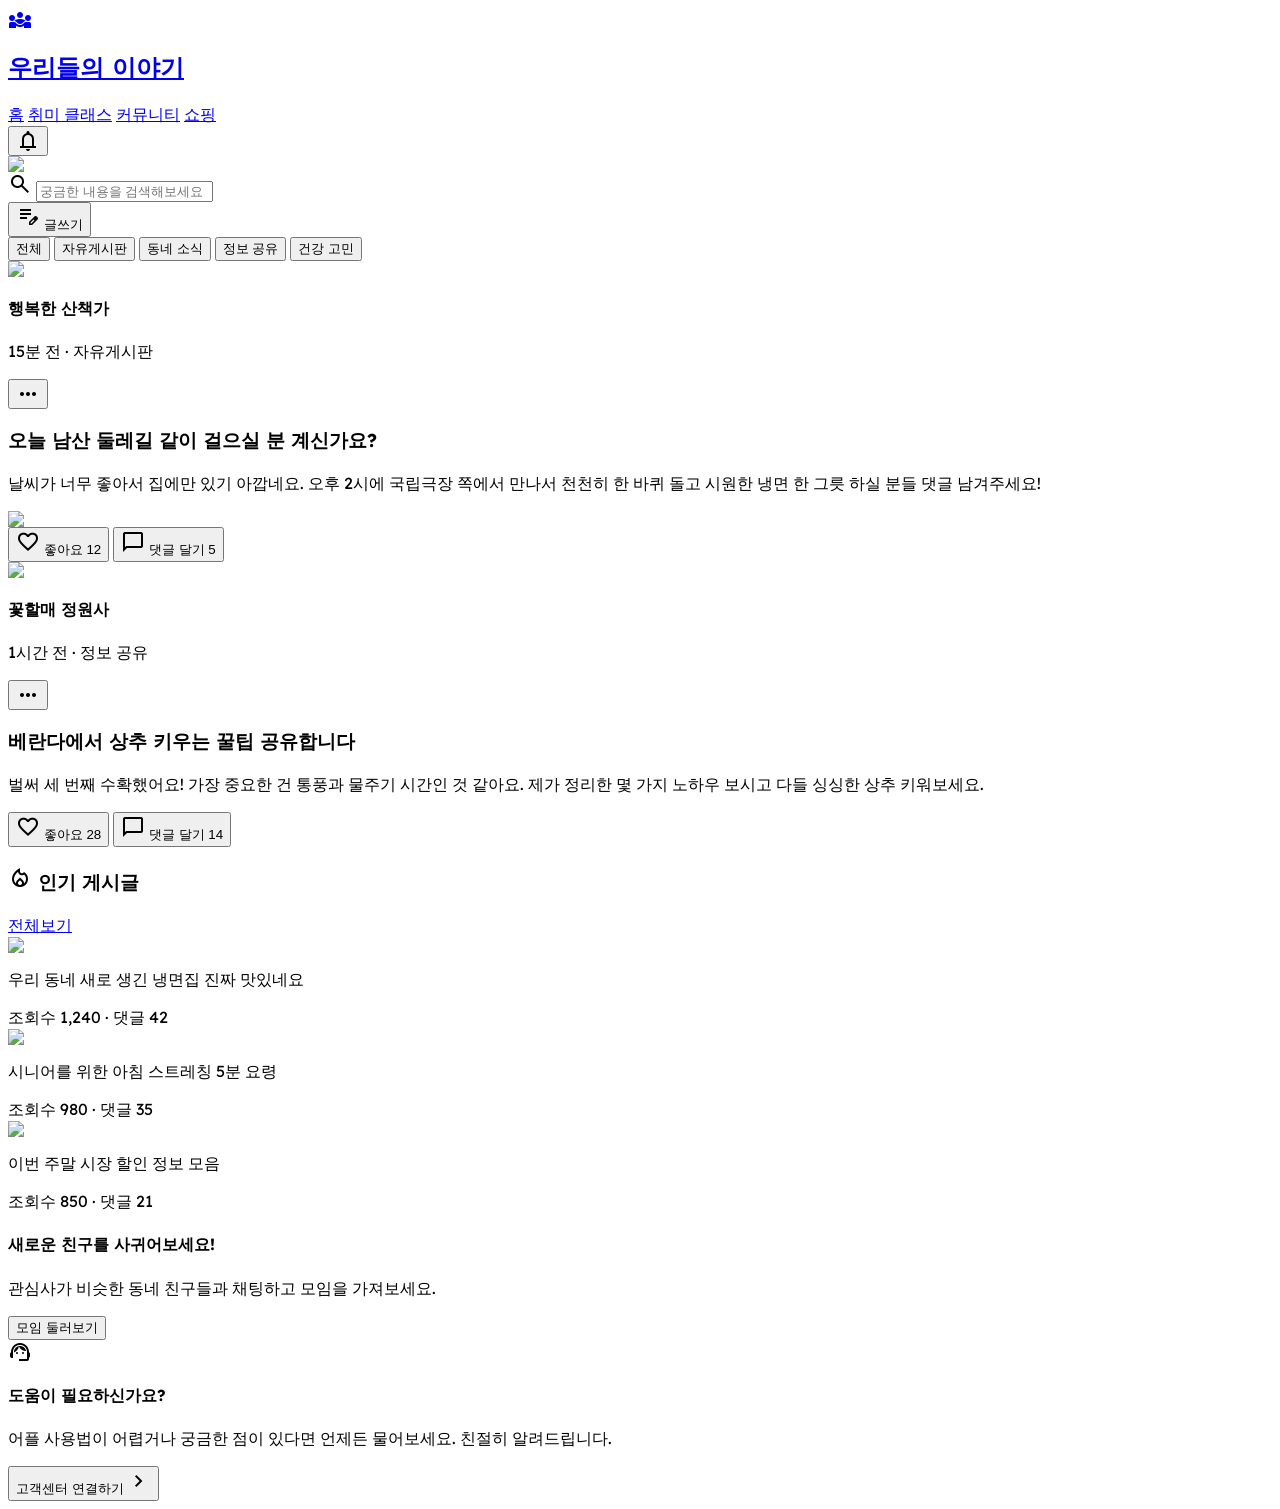
==== board.html @ d5980e4d "프로젝트 초기화 및 파일 구조 정리" ====
<html lang="ko"><head>
<meta charset="utf-8"/>
<meta content="width=device-width, initial-scale=1.0" name="viewport"/>
<script src="https://cdn.tailwindcss.com?plugins=forms,container-queries"></script>
<link href="https://fonts.googleapis.com/css2?family=Lexend:wght@300;400;500;600;700;800&amp;display=swap" rel="stylesheet"/>
<link href="https://fonts.googleapis.com/css2?family=Material+Symbols+Outlined:wght,FILL@100..700,0..1&amp;display=swap" rel="stylesheet"/>
<link href="https://fonts.googleapis.com/css2?family=Material+Symbols+Outlined:wght,FILL@100..700,0..1&amp;display=swap" rel="stylesheet"/>
<script id="tailwind-config">
        tailwind.config = {
            darkMode: "class",
            theme: {
                extend: {
                    colors: {
                        "primary": "#ee5f2b", // Soft Coral
                        "navy-active": "#1e293b", // Active Navy for contrast
                        "background-light": "#f8f6f6",
                        "background-dark": "#221510",
                    },
                    fontFamily: {
                        "display": ["Lexend", "sans-serif"]
                    },
                    borderRadius: {"DEFAULT": "1rem", "lg": "2rem", "xl": "3rem", "full": "9999px"},
                },
            },
        }
    </script>
<style>
        body { font-family: 'Lexend', 'Noto Sans KR', sans-serif; }
        .material-symbols-outlined { font-variation-settings: 'FILL' 0, 'wght' 400, 'GRAD' 0, 'opsz' 24; }
    </style>
</head>
<body class="bg-background-light dark:bg-background-dark text-slate-900 dark:text-slate-100 font-display">
<div class="relative flex min-h-screen w-full flex-col overflow-x-hidden">
<div class="layout-container flex h-full grow flex-col">
<!-- Navigation Bar -->
<header class="flex items-center justify-between border-b border-primary/10 bg-white/80 backdrop-blur-md px-6 py-4 sticky top-0 z-50 lg:px-20">
<div class="flex items-center gap-10">
<a href="index.html" class="flex items-center gap-3 text-primary">
<span class="material-symbols-outlined text-4xl font-bold">diversity_3</span>
<h2 class="text-navy-active dark:text-slate-100 text-2xl font-black tracking-tight">우리들의 이야기</h2>
</a>
</div>
<nav class="hidden md:flex items-center gap-8">
<a class="text-slate-500 font-medium text-lg hover:text-primary transition-colors" href="index.html">홈</a>
<a class="text-slate-500 font-medium text-lg hover:text-primary transition-colors" href="learn.html">취미 클래스</a>
<a class="text-navy-active font-semibold text-lg hover:text-primary transition-colors" href="board.html">커뮤니티</a>
<a class="text-slate-500 font-medium text-lg hover:text-primary transition-colors" href="shopping.html">쇼핑</a>
</nav>
<div class="flex items-center gap-4">
<button class="hidden sm:flex items-center justify-center p-2 rounded-full hover:bg-primary/10 text-slate-600">
<span class="material-symbols-outlined">notifications</span>
</button>
<div class="h-10 w-10 rounded-full bg-primary/20 border-2 border-primary flex items-center justify-center overflow-hidden">
<img class="w-full h-full object-cover" data-alt="Senior user profile picture smiling" src="https://lh3.googleusercontent.com/aida-public/[base64]"/>
</div>
</div>
</header>
<main class="flex flex-1 justify-center py-8 px-4 lg:px-20">
<div class="layout-content-container flex flex-col max-w-[1200px] flex-1 gap-8">
<!-- Search and Action Bar -->
<div class="flex flex-col md:flex-row gap-4 items-center">
<div class="relative flex-1 w-full">
<span class="material-symbols-outlined absolute left-4 top-1/2 -translate-y-1/2 text-primary text-3xl">search</span>
<input class="w-full h-16 pl-14 pr-6 rounded-2xl border-none bg-white shadow-sm text-xl focus:ring-2 focus:ring-primary/50 placeholder:text-slate-400" placeholder="궁금한 내용을 검색해보세요" type="text"/>
</div>
<button class="flex min-w-[160px] h-16 items-center justify-center gap-2 rounded-2xl bg-primary text-white text-xl font-bold shadow-lg shadow-primary/30 hover:scale-[1.02] transition-transform active:scale-95">
<span class="material-symbols-outlined text-2xl">edit_note</span>
<span>글쓰기</span>
</button>
</div>
<!-- Category Chips -->
<div class="flex gap-3 overflow-x-auto pb-2 no-scrollbar">
<button class="whitespace-nowrap px-8 py-3 rounded-full bg-primary text-white font-bold text-lg shadow-md">전체</button>
<button class="whitespace-nowrap px-8 py-3 rounded-full bg-white text-slate-600 font-bold text-lg hover:bg-primary/5 border border-slate-100 transition-colors">자유게시판</button>
<button class="whitespace-nowrap px-8 py-3 rounded-full bg-white text-slate-600 font-bold text-lg hover:bg-primary/5 border border-slate-100 transition-colors">동네 소식</button>
<button class="whitespace-nowrap px-8 py-3 rounded-full bg-white text-slate-600 font-bold text-lg hover:bg-primary/5 border border-slate-100 transition-colors">정보 공유</button>
<button class="whitespace-nowrap px-8 py-3 rounded-full bg-white text-slate-600 font-bold text-lg hover:bg-primary/5 border border-slate-100 transition-colors">건강 고민</button>
</div>
<div class="grid grid-cols-1 lg:grid-cols-12 gap-8">
<!-- Main Feed -->
<div class="lg:col-span-8 flex flex-col gap-6">
<!-- Post Card 1 -->
<article class="bg-white rounded-3xl p-8 shadow-sm border border-slate-100 hover:shadow-md transition-shadow">
<div class="flex items-center justify-between mb-6">
<div class="flex items-center gap-4">
<img class="size-14 rounded-full object-cover" data-alt="Elderly man profile portrait" src="https://lh3.googleusercontent.com/aida-public/[base64]"/>
<div>
<h4 class="text-navy-active font-bold text-xl">행복한 산책가</h4>
<p class="text-slate-400 text-sm">15분 전 · 자유게시판</p>
</div>
</div>
<button class="text-slate-400 hover:text-navy-active">
<span class="material-symbols-outlined">more_horiz</span>
</button>
</div>
<h3 class="text-2xl font-extrabold text-navy-active mb-4 leading-snug">오늘 남산 둘레길 같이 걸으실 분 계신가요?</h3>
<p class="text-slate-600 text-xl leading-relaxed mb-6">날씨가 너무 좋아서 집에만 있기 아깝네요. 오후 2시에 국립극장 쪽에서 만나서 천천히 한 바퀴 돌고 시원한 냉면 한 그릇 하실 분들 댓글 남겨주세요!</p>
<div class="w-full h-80 rounded-2xl overflow-hidden mb-6 bg-slate-100">
<img class="w-full h-full object-cover" data-alt="Beautiful walking path in Namsan park" src="https://lh3.googleusercontent.com/aida-public/[base64]"/>
</div>
<div class="flex items-center gap-6 pt-6 border-t border-slate-50">
<button class="flex items-center gap-2 px-4 py-2 rounded-xl bg-primary/5 text-primary hover:bg-primary/10 transition-colors">
<span class="material-symbols-outlined">favorite</span>
<span class="font-bold text-lg">좋아요 12</span>
</button>
<button class="flex items-center gap-2 px-4 py-2 rounded-xl bg-slate-50 text-slate-600 hover:bg-slate-100 transition-colors">
<span class="material-symbols-outlined">chat_bubble</span>
<span class="font-bold text-lg">댓글 달기 5</span>
</button>
</div>
</article>
<!-- Post Card 2 -->
<article class="bg-white rounded-3xl p-8 shadow-sm border border-slate-100 hover:shadow-md transition-shadow">
<div class="flex items-center justify-between mb-6">
<div class="flex items-center gap-4">
<img class="size-14 rounded-full object-cover" data-alt="Senior woman profile picture smiling" src="https://lh3.googleusercontent.com/aida-public/[base64]"/>
<div>
<h4 class="text-navy-active font-bold text-xl">꽃할매 정원사</h4>
<p class="text-slate-400 text-sm">1시간 전 · 정보 공유</p>
</div>
</div>
<button class="text-slate-400 hover:text-navy-active">
<span class="material-symbols-outlined">more_horiz</span>
</button>
</div>
<h3 class="text-2xl font-extrabold text-navy-active mb-4 leading-snug">베란다에서 상추 키우는 꿀팁 공유합니다</h3>
<p class="text-slate-600 text-xl leading-relaxed mb-6">벌써 세 번째 수확했어요! 가장 중요한 건 통풍과 물주기 시간인 것 같아요. 제가 정리한 몇 가지 노하우 보시고 다들 싱싱한 상추 키워보세요.</p>
<div class="flex items-center gap-6 pt-6 border-t border-slate-50">
<button class="flex items-center gap-2 px-4 py-2 rounded-xl bg-primary/5 text-primary">
<span class="material-symbols-outlined">favorite</span>
<span class="font-bold text-lg">좋아요 28</span>
</button>
<button class="flex items-center gap-2 px-4 py-2 rounded-xl bg-slate-50 text-slate-600">
<span class="material-symbols-outlined">chat_bubble</span>
<span class="font-bold text-lg">댓글 달기 14</span>
</button>
</div>
</article>
</div>
<!-- Sidebar -->
<aside class="lg:col-span-4 flex flex-col gap-6">
<div class="bg-white rounded-3xl p-6 shadow-sm border border-slate-100">
<div class="flex items-center justify-between mb-6">
<h3 class="text-xl font-black text-navy-active flex items-center gap-2">
<span class="material-symbols-outlined text-primary">local_fire_department</span>
                                        인기 게시글
                                    </h3>
<a class="text-sm font-bold text-primary" href="#">전체보기</a>
</div>
<div class="flex flex-col gap-6">
<div class="flex gap-4 group cursor-pointer">
<div class="w-20 h-20 rounded-xl overflow-hidden flex-shrink-0">
<img class="w-full h-full object-cover group-hover:scale-110 transition-transform" data-alt="Cozy restaurant interior" src="https://lh3.googleusercontent.com/aida-public/[base64]"/>
</div>
<div class="flex flex-col justify-center">
<p class="text-navy-active font-bold text-lg line-clamp-2 leading-snug">우리 동네 새로 생긴 냉면집 진짜 맛있네요</p>
<span class="text-slate-400 text-sm mt-1">조회수 1,240 · 댓글 42</span>
</div>
</div>
<div class="flex gap-4 group cursor-pointer">
<div class="w-20 h-20 rounded-xl overflow-hidden flex-shrink-0">
<img class="w-full h-full object-cover group-hover:scale-110 transition-transform" data-alt="Yoga instructor posing" src="https://lh3.googleusercontent.com/aida-public/[base64]"/>
</div>
<div class="flex flex-col justify-center">
<p class="text-navy-active font-bold text-lg line-clamp-2 leading-snug">시니어를 위한 아침 스트레칭 5분 요령</p>
<span class="text-slate-400 text-sm mt-1">조회수 980 · 댓글 35</span>
</div>
</div>
<div class="flex gap-4 group cursor-pointer">
<div class="w-20 h-20 rounded-xl overflow-hidden flex-shrink-0">
<img class="w-full h-full object-cover group-hover:scale-110 transition-transform" data-alt="Traditional Korean market food" src="https://lh3.googleusercontent.com/aida-public/[base64]"/>
</div>
<div class="flex flex-col justify-center">
<p class="text-navy-active font-bold text-lg line-clamp-2 leading-snug">이번 주말 시장 할인 정보 모음</p>
<span class="text-slate-400 text-sm mt-1">조회수 850 · 댓글 21</span>
</div>
</div>
</div>
</div>
<div class="bg-primary/10 rounded-3xl p-8 border border-primary/20">
<h4 class="text-primary font-black text-xl mb-2">새로운 친구를 사귀어보세요!</h4>
<p class="text-slate-600 mb-6 leading-relaxed font-medium">관심사가 비슷한 동네 친구들과 채팅하고 모임을 가져보세요.</p>
<button class="w-full py-4 rounded-2xl bg-primary text-white font-bold text-lg shadow-lg shadow-primary/20">모임 둘러보기</button>
</div>
<div class="p-6 bg-navy-active rounded-3xl text-white">
<div class="flex items-center gap-3 mb-4">
<span class="material-symbols-outlined text-primary">support_agent</span>
<h4 class="text-lg font-bold">도움이 필요하신가요?</h4>
</div>
<p class="text-slate-300 text-sm leading-relaxed mb-4">어플 사용법이 어렵거나 궁금한 점이 있다면 언제든 물어보세요. 친절히 알려드립니다.</p>
<button class="text-primary font-bold flex items-center gap-1">
                                    고객센터 연결하기 <span class="material-symbols-outlined">chevron_right</span>
</button>
</div>
</aside>
</div>
</div>
</main>
</div>
</div>
</body></html>
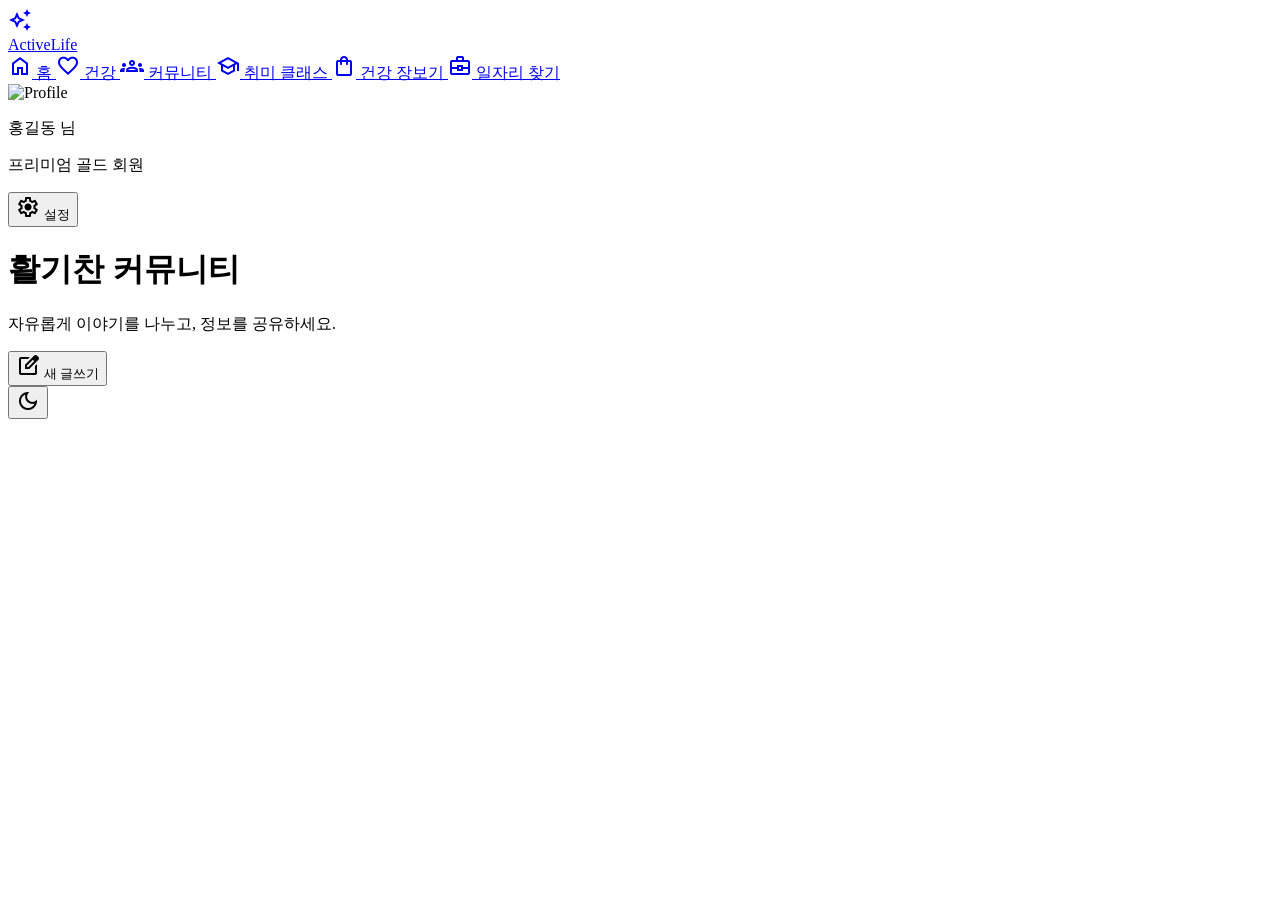
==== commit 3ba9d9a9: "페이지 디자인 통일 및 신규 페이지 추가" ====
--- a/board.html
+++ b/board.html
@@ -1,201 +1,122 @@
+<!DOCTYPE html>
 <html lang="ko"><head>
 <meta charset="utf-8"/>
 <meta content="width=device-width, initial-scale=1.0" name="viewport"/>
-<script src="https://cdn.tailwindcss.com?plugins=forms,container-queries"></script>
-<link href="https://fonts.googleapis.com/css2?family=Lexend:wght@300;400;500;600;700;800&amp;display=swap" rel="stylesheet"/>
+<title>커뮤니티 - 프리미엄 시니어 라이프</title>
+<script src="https://cdn.tailwindcss.com?plugins=forms,typography,container-queries"></script>
+<link href="https://fonts.googleapis.com/css2?family=Pretendard:wght@400;500;600;700;800&amp;display=swap" rel="stylesheet"/>
 <link href="https://fonts.googleapis.com/css2?family=Material+Symbols+Outlined:wght,FILL@100..700,0..1&amp;display=swap" rel="stylesheet"/>
-<link href="https://fonts.googleapis.com/css2?family=Material+Symbols+Outlined:wght,FILL@100..700,0..1&amp;display=swap" rel="stylesheet"/>
-<script id="tailwind-config">
+<style type="text/tailwindcss">
+        :root {
+            --active-navy: #1E293B;
+            --soft-coral: #FF7F6E;
+            --premium-bg: #FDFDFD;
+            --card-shadow: 0 10px 25px -5px rgba(0, 0, 0, 0.04), 0 8px 10px -6px rgba(0, 0, 0, 0.04);
+        }
+        body {
+            font-family: 'Pretendard', sans-serif;
+            background-color: var(--premium-bg);
+        }
+        .material-symbols-outlined {
+            font-variation-settings: 'FILL' 0, 'wght' 400, 'GRAD' 0, 'opsz' 24;
+        }
+        .premium-card {
+            background: white;
+            border: 1px solid #F1F5F9;
+            box-shadow: var(--card-shadow);
+        }
+    </style>
+<script>
         tailwind.config = {
             darkMode: "class",
             theme: {
                 extend: {
                     colors: {
-                        "primary": "#ee5f2b", // Soft Coral
-                        "navy-active": "#1e293b", // Active Navy for contrast
-                        "background-light": "#f8f6f6",
-                        "background-dark": "#221510",
+                        navy: {
+                            DEFAULT: "#1E293B",
+                            light: "#334155",
+                            dark: "#0F172A",
+                        },
+                        coral: {
+                            DEFAULT: "#FF7F6E",
+                            light: "#FFF1F0",
+                        },
+                        background: {
+                            light: "#FDFDFD",
+                            dark: "#0F172A",
+                        }
                     },
-                    fontFamily: {
-                        "display": ["Lexend", "sans-serif"]
-                    },
-                    borderRadius: {"DEFAULT": "1rem", "lg": "2rem", "xl": "3rem", "full": "9999px"},
+                    borderRadius: {
+                        'premium': '2rem',
+                    }
                 },
             },
-        }
+        };
     </script>
-<style>
-        body { font-family: 'Lexend', 'Noto Sans KR', sans-serif; }
-        .material-symbols-outlined { font-variation-settings: 'FILL' 0, 'wght' 400, 'GRAD' 0, 'opsz' 24; }
-    </style>
 </head>
-<body class="bg-background-light dark:bg-background-dark text-slate-900 dark:text-slate-100 font-display">
-<div class="relative flex min-h-screen w-full flex-col overflow-x-hidden">
-<div class="layout-container flex h-full grow flex-col">
-<!-- Navigation Bar -->
-<header class="flex items-center justify-between border-b border-primary/10 bg-white/80 backdrop-blur-md px-6 py-4 sticky top-0 z-50 lg:px-20">
-<div class="flex items-center gap-10">
-<a href="index.html" class="flex items-center gap-3 text-primary">
-<span class="material-symbols-outlined text-4xl font-bold">diversity_3</span>
-<h2 class="text-navy-active dark:text-slate-100 text-2xl font-black tracking-tight">우리들의 이야기</h2>
+<body class="bg-background-light dark:bg-background-dark text-navy dark:text-slate-100 min-h-screen">
+<aside class="fixed left-0 top-0 h-full w-72 bg-white dark:bg-slate-900 border-r border-slate-100 dark:border-slate-800 z-50 hidden lg:flex flex-col">
+<a href="index.html" class="p-10 flex items-center gap-3">
+<div class="w-10 h-10 bg-navy dark:bg-coral rounded-xl flex items-center justify-center">
+<span class="material-symbols-outlined text-white">temp_preferences_custom</span>
+</div>
+<span class="text-2xl font-extrabold tracking-tight text-navy dark:text-white">ActiveLife</span>
 </a>
-</div>
-<nav class="hidden md:flex items-center gap-8">
-<a class="text-slate-500 font-medium text-lg hover:text-primary transition-colors" href="index.html">홈</a>
-<a class="text-slate-500 font-medium text-lg hover:text-primary transition-colors" href="learn.html">취미 클래스</a>
-<a class="text-navy-active font-semibold text-lg hover:text-primary transition-colors" href="board.html">커뮤니티</a>
-<a class="text-slate-500 font-medium text-lg hover:text-primary transition-colors" href="shopping.html">쇼핑</a>
+<nav class="flex-1 px-6 space-y-3">
+<a class="flex items-center gap-4 px-5 py-4 text-slate-500 dark:text-slate-400 hover:bg-slate-50 dark:hover:bg-slate-800 rounded-2xl transition-all" href="index.html">
+<span class="material-symbols-outlined">home</span>
+<span class="font-bold text-xl">홈</span>
+</a>
+<a class="flex items-center gap-4 px-5 py-4 text-slate-500 dark:text-slate-400 hover:bg-slate-50 dark:hover:bg-slate-800 rounded-2xl transition-all" href="health.html">
+<span class="material-symbols-outlined">favorite</span>
+<span class="font-bold text-xl">건강</span>
+</a>
+<a class="flex items-center gap-4 px-5 py-4 bg-navy dark:bg-white text-white dark:text-navy rounded-2xl shadow-lg shadow-navy/10 transition-all" href="board.html">
+<span class="material-symbols-outlined">groups</span>
+<span class="font-bold text-xl">커뮤니티</span>
+</a>
+<a class="flex items-center gap-4 px-5 py-4 text-slate-500 dark:text-slate-400 hover:bg-slate-50 dark:hover:bg-slate-800 rounded-2xl transition-all" href="learn.html">
+<span class="material-symbols-outlined">school</span>
+<span class="font-bold text-xl">취미 클래스</span>
+</a>
+<a class="flex items-center gap-4 px-5 py-4 text-slate-500 dark:text-slate-400 hover:bg-slate-50 dark:hover:bg-slate-800 rounded-2xl transition-all" href="shopping.html">
+<span class="material-symbols-outlined">shopping_bag</span>
+<span class="font-bold text-xl">건강 장보기</span>
+</a>
+<a class="flex items-center gap-4 px-5 py-4 text-slate-500 dark:text-slate-400 hover:bg-slate-50 dark:hover:bg-slate-800 rounded-2xl transition-all" href="jobs.html">
+<span class="material-symbols-outlined">business_center</span>
+<span class="font-bold text-xl">일자리 찾기</span>
+</a>
 </nav>
-<div class="flex items-center gap-4">
-<button class="hidden sm:flex items-center justify-center p-2 rounded-full hover:bg-primary/10 text-slate-600">
-<span class="material-symbols-outlined">notifications</span>
-</button>
-<div class="h-10 w-10 rounded-full bg-primary/20 border-2 border-primary flex items-center justify-center overflow-hidden">
-<img class="w-full h-full object-cover" data-alt="Senior user profile picture smiling" src="https://lh3.googleusercontent.com/aida-public/[base64]"/>
+<div class="p-8 border-t border-slate-50 dark:border-slate-800">
+<div class="flex items-center gap-4 mb-6">
+<img alt="Profile" class="w-14 h-14 rounded-full border-2 border-coral object-cover" src="https://lh3.googleusercontent.com/aida-public/[base64]"/>
+<div>
+<p class="font-bold text-lg">홍길동 님</p>
+<p class="text-sm text-slate-400">프리미엄 골드 회원</p>
 </div>
 </div>
-</header>
-<main class="flex flex-1 justify-center py-8 px-4 lg:px-20">
-<div class="layout-content-container flex flex-col max-w-[1200px] flex-1 gap-8">
-<!-- Search and Action Bar -->
-<div class="flex flex-col md:flex-row gap-4 items-center">
-<div class="relative flex-1 w-full">
-<span class="material-symbols-outlined absolute left-4 top-1/2 -translate-y-1/2 text-primary text-3xl">search</span>
-<input class="w-full h-16 pl-14 pr-6 rounded-2xl border-none bg-white shadow-sm text-xl focus:ring-2 focus:ring-primary/50 placeholder:text-slate-400" placeholder="궁금한 내용을 검색해보세요" type="text"/>
-</div>
-<button class="flex min-w-[160px] h-16 items-center justify-center gap-2 rounded-2xl bg-primary text-white text-xl font-bold shadow-lg shadow-primary/30 hover:scale-[1.02] transition-transform active:scale-95">
-<span class="material-symbols-outlined text-2xl">edit_note</span>
-<span>글쓰기</span>
-</button>
-</div>
-<!-- Category Chips -->
-<div class="flex gap-3 overflow-x-auto pb-2 no-scrollbar">
-<button class="whitespace-nowrap px-8 py-3 rounded-full bg-primary text-white font-bold text-lg shadow-md">전체</button>
-<button class="whitespace-nowrap px-8 py-3 rounded-full bg-white text-slate-600 font-bold text-lg hover:bg-primary/5 border border-slate-100 transition-colors">자유게시판</button>
-<button class="whitespace-nowrap px-8 py-3 rounded-full bg-white text-slate-600 font-bold text-lg hover:bg-primary/5 border border-slate-100 transition-colors">동네 소식</button>
-<button class="whitespace-nowrap px-8 py-3 rounded-full bg-white text-slate-600 font-bold text-lg hover:bg-primary/5 border border-slate-100 transition-colors">정보 공유</button>
-<button class="whitespace-nowrap px-8 py-3 rounded-full bg-white text-slate-600 font-bold text-lg hover:bg-primary/5 border border-slate-100 transition-colors">건강 고민</button>
-</div>
-<div class="grid grid-cols-1 lg:grid-cols-12 gap-8">
-<!-- Main Feed -->
-<div class="lg:col-span-8 flex flex-col gap-6">
-<!-- Post Card 1 -->
-<article class="bg-white rounded-3xl p-8 shadow-sm border border-slate-100 hover:shadow-md transition-shadow">
-<div class="flex items-center justify-between mb-6">
-<div class="flex items-center gap-4">
-<img class="size-14 rounded-full object-cover" data-alt="Elderly man profile portrait" src="https://lh3.googleusercontent.com/aida-public/[base64]"/>
-<div>
-<h4 class="text-navy-active font-bold text-xl">행복한 산책가</h4>
-<p class="text-slate-400 text-sm">15분 전 · 자유게시판</p>
-</div>
-</div>
-<button class="text-slate-400 hover:text-navy-active">
-<span class="material-symbols-outlined">more_horiz</span>
-</button>
-</div>
-<h3 class="text-2xl font-extrabold text-navy-active mb-4 leading-snug">오늘 남산 둘레길 같이 걸으실 분 계신가요?</h3>
-<p class="text-slate-600 text-xl leading-relaxed mb-6">날씨가 너무 좋아서 집에만 있기 아깝네요. 오후 2시에 국립극장 쪽에서 만나서 천천히 한 바퀴 돌고 시원한 냉면 한 그릇 하실 분들 댓글 남겨주세요!</p>
-<div class="w-full h-80 rounded-2xl overflow-hidden mb-6 bg-slate-100">
-<img class="w-full h-full object-cover" data-alt="Beautiful walking path in Namsan park" src="https://lh3.googleusercontent.com/aida-public/[base64]"/>
-</div>
-<div class="flex items-center gap-6 pt-6 border-t border-slate-50">
-<button class="flex items-center gap-2 px-4 py-2 rounded-xl bg-primary/5 text-primary hover:bg-primary/10 transition-colors">
-<span class="material-symbols-outlined">favorite</span>
-<span class="font-bold text-lg">좋아요 12</span>
-</button>
-<button class="flex items-center gap-2 px-4 py-2 rounded-xl bg-slate-50 text-slate-600 hover:bg-slate-100 transition-colors">
-<span class="material-symbols-outlined">chat_bubble</span>
-<span class="font-bold text-lg">댓글 달기 5</span>
-</button>
-</div>
-</article>
-<!-- Post Card 2 -->
-<article class="bg-white rounded-3xl p-8 shadow-sm border border-slate-100 hover:shadow-md transition-shadow">
-<div class="flex items-center justify-between mb-6">
-<div class="flex items-center gap-4">
-<img class="size-14 rounded-full object-cover" data-alt="Senior woman profile picture smiling" src="https://lh3.googleusercontent.com/aida-public/[base64]"/>
-<div>
-<h4 class="text-navy-active font-bold text-xl">꽃할매 정원사</h4>
-<p class="text-slate-400 text-sm">1시간 전 · 정보 공유</p>
-</div>
-</div>
-<button class="text-slate-400 hover:text-navy-active">
-<span class="material-symbols-outlined">more_horiz</span>
-</button>
-</div>
-<h3 class="text-2xl font-extrabold text-navy-active mb-4 leading-snug">베란다에서 상추 키우는 꿀팁 공유합니다</h3>
-<p class="text-slate-600 text-xl leading-relaxed mb-6">벌써 세 번째 수확했어요! 가장 중요한 건 통풍과 물주기 시간인 것 같아요. 제가 정리한 몇 가지 노하우 보시고 다들 싱싱한 상추 키워보세요.</p>
-<div class="flex items-center gap-6 pt-6 border-t border-slate-50">
-<button class="flex items-center gap-2 px-4 py-2 rounded-xl bg-primary/5 text-primary">
-<span class="material-symbols-outlined">favorite</span>
-<span class="font-bold text-lg">좋아요 28</span>
-</button>
-<button class="flex items-center gap-2 px-4 py-2 rounded-xl bg-slate-50 text-slate-600">
-<span class="material-symbols-outlined">chat_bubble</span>
-<span class="font-bold text-lg">댓글 달기 14</span>
-</button>
-</div>
-</article>
-</div>
-<!-- Sidebar -->
-<aside class="lg:col-span-4 flex flex-col gap-6">
-<div class="bg-white rounded-3xl p-6 shadow-sm border border-slate-100">
-<div class="flex items-center justify-between mb-6">
-<h3 class="text-xl font-black text-navy-active flex items-center gap-2">
-<span class="material-symbols-outlined text-primary">local_fire_department</span>
-                                        인기 게시글
-                                    </h3>
-<a class="text-sm font-bold text-primary" href="#">전체보기</a>
-</div>
-<div class="flex flex-col gap-6">
-<div class="flex gap-4 group cursor-pointer">
-<div class="w-20 h-20 rounded-xl overflow-hidden flex-shrink-0">
-<img class="w-full h-full object-cover group-hover:scale-110 transition-transform" data-alt="Cozy restaurant interior" src="https://lh3.googleusercontent.com/aida-public/[base64]"/>
-</div>
-<div class="flex flex-col justify-center">
-<p class="text-navy-active font-bold text-lg line-clamp-2 leading-snug">우리 동네 새로 생긴 냉면집 진짜 맛있네요</p>
-<span class="text-slate-400 text-sm mt-1">조회수 1,240 · 댓글 42</span>
-</div>
-</div>
-<div class="flex gap-4 group cursor-pointer">
-<div class="w-20 h-20 rounded-xl overflow-hidden flex-shrink-0">
-<img class="w-full h-full object-cover group-hover:scale-110 transition-transform" data-alt="Yoga instructor posing" src="https://lh3.googleusercontent.com/aida-public/[base64]"/>
-</div>
-<div class="flex flex-col justify-center">
-<p class="text-navy-active font-bold text-lg line-clamp-2 leading-snug">시니어를 위한 아침 스트레칭 5분 요령</p>
-<span class="text-slate-400 text-sm mt-1">조회수 980 · 댓글 35</span>
-</div>
-</div>
-<div class="flex gap-4 group cursor-pointer">
-<div class="w-20 h-20 rounded-xl overflow-hidden flex-shrink-0">
-<img class="w-full h-full object-cover group-hover:scale-110 transition-transform" data-alt="Traditional Korean market food" src="https://lh3.googleusercontent.com/aida-public/[base64]"/>
-</div>
-<div class="flex flex-col justify-center">
-<p class="text-navy-active font-bold text-lg line-clamp-2 leading-snug">이번 주말 시장 할인 정보 모음</p>
-<span class="text-slate-400 text-sm mt-1">조회수 850 · 댓글 21</span>
-</div>
-</div>
-</div>
-</div>
-<div class="bg-primary/10 rounded-3xl p-8 border border-primary/20">
-<h4 class="text-primary font-black text-xl mb-2">새로운 친구를 사귀어보세요!</h4>
-<p class="text-slate-600 mb-6 leading-relaxed font-medium">관심사가 비슷한 동네 친구들과 채팅하고 모임을 가져보세요.</p>
-<button class="w-full py-4 rounded-2xl bg-primary text-white font-bold text-lg shadow-lg shadow-primary/20">모임 둘러보기</button>
-</div>
-<div class="p-6 bg-navy-active rounded-3xl text-white">
-<div class="flex items-center gap-3 mb-4">
-<span class="material-symbols-outlined text-primary">support_agent</span>
-<h4 class="text-lg font-bold">도움이 필요하신가요?</h4>
-</div>
-<p class="text-slate-300 text-sm leading-relaxed mb-4">어플 사용법이 어렵거나 궁금한 점이 있다면 언제든 물어보세요. 친절히 알려드립니다.</p>
-<button class="text-primary font-bold flex items-center gap-1">
-                                    고객센터 연결하기 <span class="material-symbols-outlined">chevron_right</span>
+<button class="w-full flex items-center justify-center gap-2 py-4 border border-slate-100 dark:border-slate-700 rounded-2xl hover:bg-slate-50 dark:hover:bg-slate-800 transition-colors">
+<span class="material-symbols-outlined text-xl">settings</span>
+<span class="font-bold">설정</span>
 </button>
 </div>
 </aside>
+<main class="lg:ml-72 p-6 lg:p-14">
+<header class="flex flex-col md:flex-row md:items-center justify-between gap-8 mb-14">
+<div>
+<h1 class="text-5xl font-extrabold text-navy dark:text-white leading-tight">활기찬 <span class="text-coral">커뮤니티</span></h1>
+<p class="text-slate-500 mt-2 text-lg">자유롭게 이야기를 나누고, 정보를 공유하세요.</p>
 </div>
-</div>
+<button class="bg-navy hover:bg-navy-dark text-white font-bold py-5 px-10 rounded-2xl flex items-center gap-3 transition-all group shadow-xl shadow-navy/20">
+<span class="material-symbols-outlined">edit_square</span>
+<span class="text-xl">새 글쓰기</span>
+</button>
+</header>
+
 </main>
-</div>
-</div>
+<button class="fixed bottom-32 lg:bottom-10 right-10 w-16 h-16 bg-navy dark:bg-white text-white dark:text-navy rounded-full shadow-2xl flex items-center justify-center z-50 transition-all hover:scale-110 active:scale-95" onclick="document.documentElement.classList.toggle('dark')">
+<span class="material-symbols-outlined text-3xl">dark_mode</span>
+</button>
+
 </body></html>
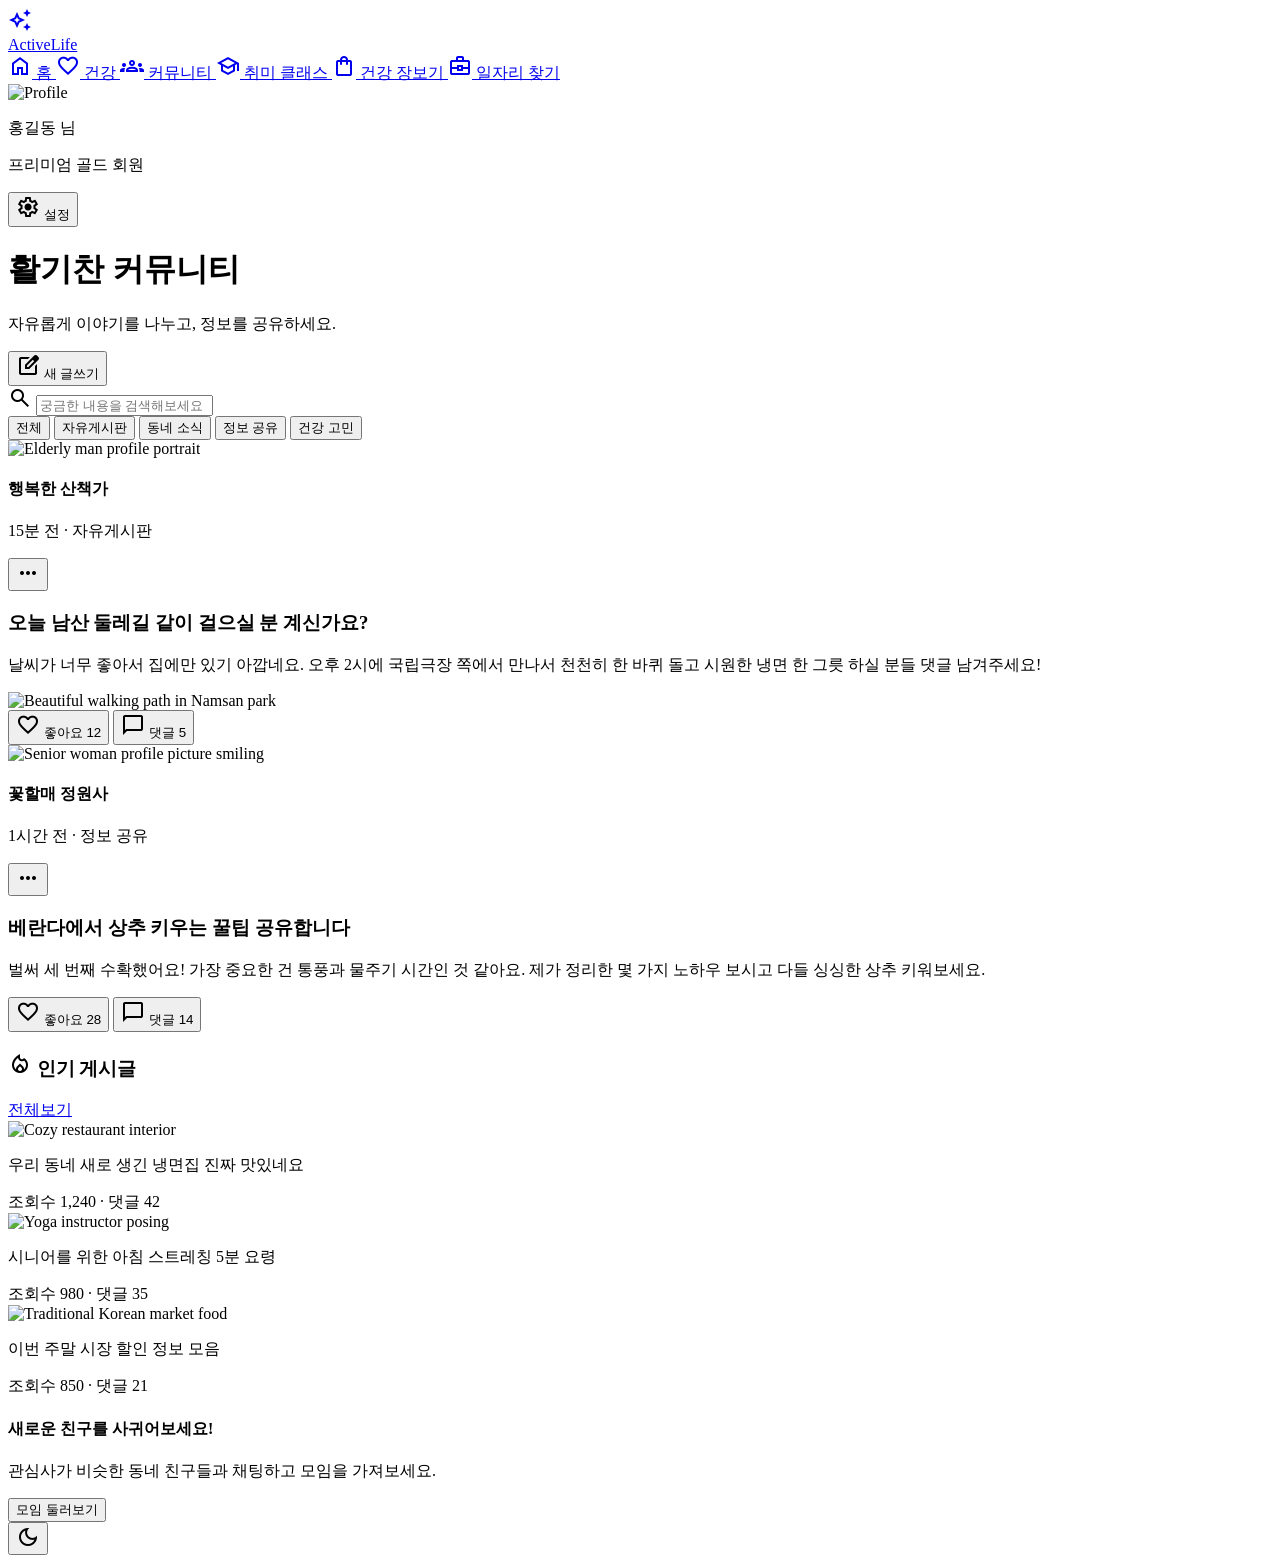
==== commit a46d350c: "페이지 내용 복구 및 신규 콘텐츠 추가" ====
--- a/board.html
+++ b/board.html
@@ -25,6 +25,9 @@
             border: 1px solid #F1F5F9;
             box-shadow: var(--card-shadow);
         }
+        .no-scrollbar::-webkit-scrollbar { display: none; }
+        .no-scrollbar { -ms-overflow-style: none; scrollbar-width: none; }
+
     </style>
 <script>
         tailwind.config = {
@@ -114,9 +117,130 @@
 </button>
 </header>
 
+<div class="flex flex-col md:flex-row gap-4 items-center mb-8">
+<div class="relative flex-1 w-full">
+<span class="material-symbols-outlined absolute left-5 top-1/2 -translate-y-1/2 text-coral text-3xl">search</span>
+<input class="w-full h-16 pl-16 pr-6 rounded-2xl border-2 border-slate-100 dark:border-slate-800 bg-white dark:bg-slate-900 text-xl focus:ring-2 focus:ring-coral/50 placeholder:text-slate-400" placeholder="궁금한 내용을 검색해보세요" type="text"/>
+</div>
+</div>
+
+<div class="flex gap-3 overflow-x-auto pb-4 no-scrollbar mb-8">
+<button class="whitespace-nowrap px-8 py-3 rounded-full bg-navy dark:bg-white text-white dark:text-navy font-bold text-lg shadow-md">전체</button>
+<button class="whitespace-nowrap px-8 py-3 rounded-full bg-white dark:bg-slate-800 text-slate-600 dark:text-slate-300 font-bold text-lg hover:bg-slate-50 dark:hover:bg-slate-700 border border-slate-100 dark:border-slate-800 transition-colors">자유게시판</button>
+<button class="whitespace-nowrap px-8 py-3 rounded-full bg-white dark:bg-slate-800 text-slate-600 dark:text-slate-300 font-bold text-lg hover:bg-slate-50 dark:hover:bg-slate-700 border border-slate-100 dark:border-slate-800 transition-colors">동네 소식</button>
+<button class="whitespace-nowrap px-8 py-3 rounded-full bg-white dark:bg-slate-800 text-slate-600 dark:text-slate-300 font-bold text-lg hover:bg-slate-50 dark:hover:bg-slate-700 border border-slate-100 dark:border-slate-800 transition-colors">정보 공유</button>
+<button class="whitespace-nowrap px-8 py-3 rounded-full bg-white dark:bg-slate-800 text-slate-600 dark:text-slate-300 font-bold text-lg hover:bg-slate-50 dark:hover:bg-slate-700 border border-slate-100 dark:border-slate-800 transition-colors">건강 고민</button>
+</div>
+
+<div class="grid grid-cols-1 xl:grid-cols-12 gap-10">
+<div class="xl:col-span-8 flex flex-col gap-8">
+
+<article class="bg-white dark:bg-slate-900 rounded-premium p-8 premium-card hover:shadow-lg transition-shadow">
+<div class="flex items-center justify-between mb-6">
+<div class="flex items-center gap-4">
+<img class="size-14 rounded-full object-cover" alt="Elderly man profile portrait" src="https://lh3.googleusercontent.com/aida-public/[base64]"/>
+<div>
+<h4 class="font-bold text-xl">행복한 산책가</h4>
+<p class="text-slate-400 text-sm">15분 전 · 자유게시판</p>
+</div>
+</div>
+<button class="text-slate-400 hover:text-navy">
+<span class="material-symbols-outlined">more_horiz</span>
+</button>
+</div>
+<h3 class="text-2xl font-extrabold mb-4 leading-snug">오늘 남산 둘레길 같이 걸으실 분 계신가요?</h3>
+<p class="text-slate-600 dark:text-slate-300 text-xl leading-relaxed mb-6">날씨가 너무 좋아서 집에만 있기 아깝네요. 오후 2시에 국립극장 쪽에서 만나서 천천히 한 바퀴 돌고 시원한 냉면 한 그릇 하실 분들 댓글 남겨주세요!</p>
+<div class="w-full aspect-video rounded-2xl overflow-hidden mb-6 bg-slate-100">
+<img class="w-full h-full object-cover" alt="Beautiful walking path in Namsan park" src="https://lh3.googleusercontent.com/aida-public/[base64]"/>
+</div>
+<div class="flex items-center gap-6 pt-6 border-t border-slate-100 dark:border-slate-800">
+<button class="flex items-center gap-2 px-5 py-3 rounded-2xl bg-coral-light/50 text-coral hover:bg-coral-light transition-colors">
+<span class="material-symbols-outlined">favorite</span>
+<span class="font-bold text-lg">좋아요 12</span>
+</button>
+<button class="flex items-center gap-2 px-5 py-3 rounded-2xl bg-slate-50 dark:bg-slate-800 text-slate-600 dark:text-slate-300 hover:bg-slate-100 dark:hover:bg-slate-700 transition-colors">
+<span class="material-symbols-outlined">chat_bubble</span>
+<span class="font-bold text-lg">댓글 5</span>
+</button>
+</div>
+</article>
+
+<article class="bg-white dark:bg-slate-900 rounded-premium p-8 premium-card hover:shadow-lg transition-shadow">
+<div class="flex items-center justify-between mb-6">
+<div class="flex items-center gap-4">
+<img class="size-14 rounded-full object-cover" alt="Senior woman profile picture smiling" src="https://lh3.googleusercontent.com/aida-public/[base64]"/>
+<div>
+<h4 class="font-bold text-xl">꽃할매 정원사</h4>
+<p class="text-slate-400 text-sm">1시간 전 · 정보 공유</p>
+</div>
+</div>
+<button class="text-slate-400 hover:text-navy">
+<span class="material-symbols-outlined">more_horiz</span>
+</button>
+</div>
+<h3 class="text-2xl font-extrabold mb-4 leading-snug">베란다에서 상추 키우는 꿀팁 공유합니다</h3>
+<p class="text-slate-600 dark:text-slate-300 text-xl leading-relaxed mb-6">벌써 세 번째 수확했어요! 가장 중요한 건 통풍과 물주기 시간인 것 같아요. 제가 정리한 몇 가지 노하우 보시고 다들 싱싱한 상추 키워보세요.</p>
+<div class="flex items-center gap-6 pt-6 border-t border-slate-100 dark:border-slate-800">
+<button class="flex items-center gap-2 px-5 py-3 rounded-2xl bg-coral-light/50 text-coral hover:bg-coral-light transition-colors">
+<span class="material-symbols-outlined">favorite</span>
+<span class="font-bold text-lg">좋아요 28</span>
+</button>
+<button class="flex items-center gap-2 px-5 py-3 rounded-2xl bg-slate-50 dark:bg-slate-800 text-slate-600 dark:text-slate-300 hover:bg-slate-100 dark:hover:bg-slate-700 transition-colors">
+<span class="material-symbols-outlined">chat_bubble</span>
+<span class="font-bold text-lg">댓글 14</span>
+</button>
+</div>
+</article>
+</div>
+
+<aside class="xl:col-span-4 flex flex-col gap-8">
+<div class="bg-white dark:bg-slate-900 rounded-premium p-6 premium-card">
+<div class="flex items-center justify-between mb-6">
+<h3 class="text-xl font-extrabold text-navy dark:text-white flex items-center gap-2">
+<span class="material-symbols-outlined text-coral">local_fire_department</span>
+                인기 게시글
+            </h3>
+<a class="text-sm font-bold text-coral" href="#">전체보기</a>
+</div>
+<div class="flex flex-col gap-6">
+<div class="flex gap-4 group cursor-pointer">
+<div class="w-20 h-20 rounded-2xl overflow-hidden flex-shrink-0 bg-slate-100">
+<img class="w-full h-full object-cover group-hover:scale-110 transition-transform" alt="Cozy restaurant interior" src="https://lh3.googleusercontent.com/aida-public/[base64]"/>
+</div>
+<div class="flex flex-col justify-center">
+<p class="font-bold text-lg line-clamp-2 leading-snug">우리 동네 새로 생긴 냉면집 진짜 맛있네요</p>
+<span class="text-slate-400 text-sm mt-1">조회수 1,240 · 댓글 42</span>
+</div>
+</div>
+<div class="flex gap-4 group cursor-pointer">
+<div class="w-20 h-20 rounded-2xl overflow-hidden flex-shrink-0 bg-slate-100">
+<img class="w-full h-full object-cover group-hover:scale-110 transition-transform" alt="Yoga instructor posing" src="https://lh3.googleusercontent.com/aida-public/[base64]"/>
+</div>
+<div class="flex flex-col justify-center">
+<p class="font-bold text-lg line-clamp-2 leading-snug">시니어를 위한 아침 스트레칭 5분 요령</p>
+<span class="text-slate-400 text-sm mt-1">조회수 980 · 댓글 35</span>
+</div>
+</div>
+<div class="flex gap-4 group cursor-pointer">
+<div class="w-20 h-20 rounded-2xl overflow-hidden flex-shrink-0 bg-slate-100">
+<img class="w-full h-full object-cover group-hover:scale-110 transition-transform" alt="Traditional Korean market food" src="https://lh3.googleusercontent.com/aida-public/[base64]"/>
+</div>
+<div class="flex flex-col justify-center">
+<p class="font-bold text-lg line-clamp-2 leading-snug">이번 주말 시장 할인 정보 모음</p>
+<span class="text-slate-400 text-sm mt-1">조회수 850 · 댓글 21</span>
+</div>
+</div>
+</div>
+</div>
+<div class="bg-coral/10 dark:bg-coral/20 rounded-premium p-8 border border-coral/20">
+<h4 class="text-coral font-black text-xl mb-2">새로운 친구를 사귀어보세요!</h4>
+<p class="text-slate-600 dark:text-slate-300 mb-6 leading-relaxed font-medium">관심사가 비슷한 동네 친구들과 채팅하고 모임을 가져보세요.</p>
+<button class="w-full py-4 rounded-2xl bg-coral text-white font-bold text-lg shadow-lg shadow-coral/20">모임 둘러보기</button>
+</div>
+</aside>
+</div>
 </main>
 <button class="fixed bottom-32 lg:bottom-10 right-10 w-16 h-16 bg-navy dark:bg-white text-white dark:text-navy rounded-full shadow-2xl flex items-center justify-center z-50 transition-all hover:scale-110 active:scale-95" onclick="document.documentElement.classList.toggle('dark')">
 <span class="material-symbols-outlined text-3xl">dark_mode</span>
 </button>
-
 </body></html>
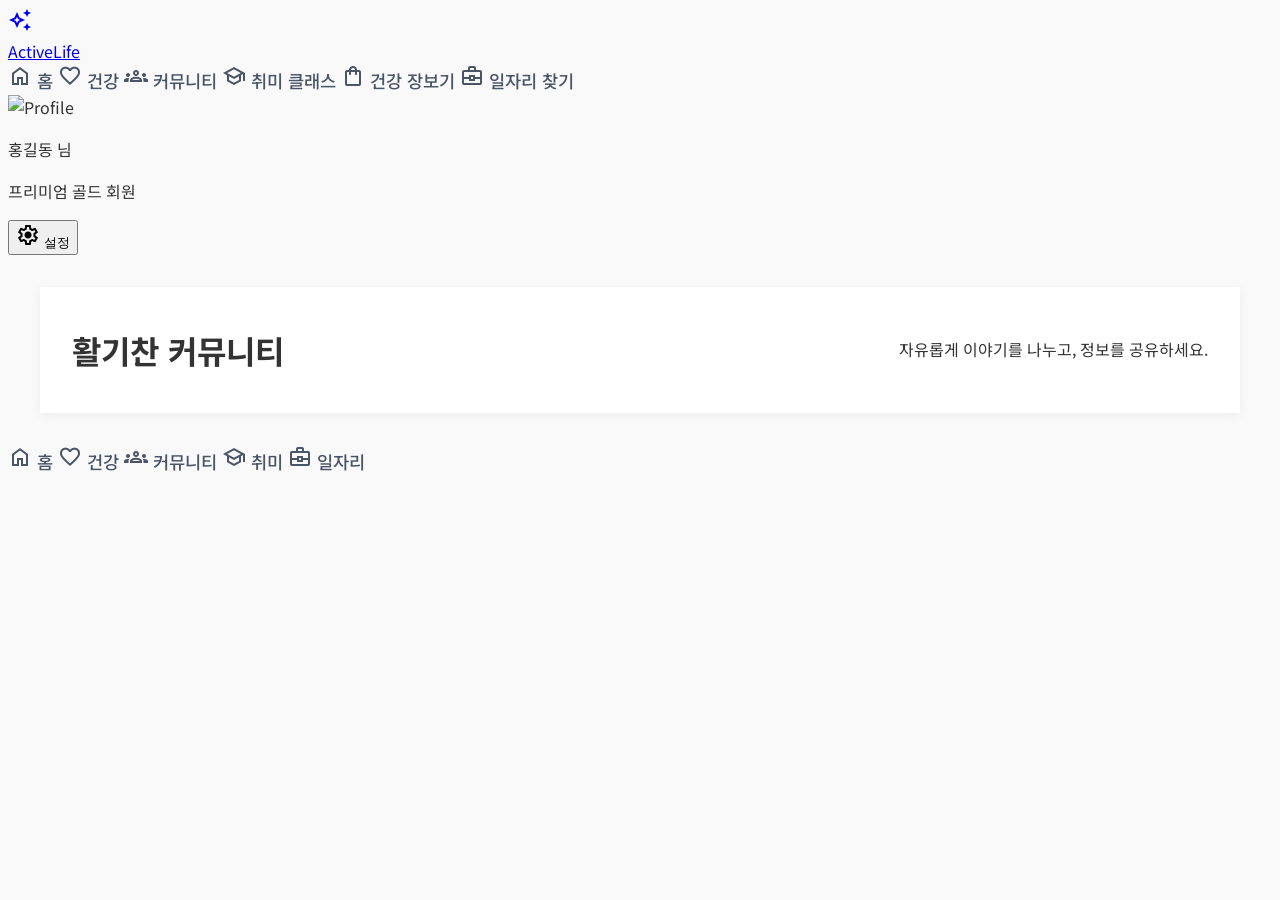
==== commit 5ff0db77: "feat: 초기 시니어 라이프스타일 플랫폼 구조화" ====
--- a/board.html
+++ b/board.html
@@ -1,246 +1,92 @@
 <!DOCTYPE html>
-<html lang="ko"><head>
-<meta charset="utf-8"/>
-<meta content="width=device-width, initial-scale=1.0" name="viewport"/>
-<title>커뮤니티 - 프리미엄 시니어 라이프</title>
-<script src="https://cdn.tailwindcss.com?plugins=forms,typography,container-queries"></script>
-<link href="https://fonts.googleapis.com/css2?family=Pretendard:wght@400;500;600;700;800&amp;display=swap" rel="stylesheet"/>
-<link href="https://fonts.googleapis.com/css2?family=Material+Symbols+Outlined:wght,FILL@100..700,0..1&amp;display=swap" rel="stylesheet"/>
-<style type="text/tailwindcss">
-        :root {
-            --active-navy: #1E293B;
-            --soft-coral: #FF7F6E;
-            --premium-bg: #FDFDFD;
-            --card-shadow: 0 10px 25px -5px rgba(0, 0, 0, 0.04), 0 8px 10px -6px rgba(0, 0, 0, 0.04);
-        }
-        body {
-            font-family: 'Pretendard', sans-serif;
-            background-color: var(--premium-bg);
-        }
-        .material-symbols-outlined {
-            font-variation-settings: 'FILL' 0, 'wght' 400, 'GRAD' 0, 'opsz' 24;
-        }
-        .premium-card {
-            background: white;
-            border: 1px solid #F1F5F9;
-            box-shadow: var(--card-shadow);
-        }
-        .no-scrollbar::-webkit-scrollbar { display: none; }
-        .no-scrollbar { -ms-overflow-style: none; scrollbar-width: none; }
-
-    </style>
-<script>
-        tailwind.config = {
-            darkMode: "class",
-            theme: {
-                extend: {
-                    colors: {
-                        navy: {
-                            DEFAULT: "#1E293B",
-                            light: "#334155",
-                            dark: "#0F172A",
-                        },
-                        coral: {
-                            DEFAULT: "#FF7F6E",
-                            light: "#FFF1F0",
-                        },
-                        background: {
-                            light: "#FDFDFD",
-                            dark: "#0F172A",
-                        }
-                    },
-                    borderRadius: {
-                        'premium': '2rem',
-                    }
-                },
-            },
-        };
-    </script>
+<html lang="ko">
+<head>
+    <meta charset="utf-8"/>
+    <meta content="width=device-width, initial-scale=1.0" name="viewport"/>
+    <title>커뮤니티 - 프리미엄 시니어 라이프</title>
+    <link href="style.css" rel="stylesheet"/>
+    <link rel="icon" href="data:image/svg+xml,<svg xmlns=%22http://www.w3.org/2000/svg%22 viewBox=%220 0 100 100%22><text y=%22.9em%22 font-size=%2290%22>👴</text></svg>">
+    <link href="https://fonts.googleapis.com/css2?family=Noto+Sans+KR:wght@400;500;700&display=swap" rel="stylesheet">
+    <link href="https://fonts.googleapis.com/css2?family=Material+Symbols+Outlined:wght,FILL@100..700,0..1&display=swap" rel="stylesheet"/>
 </head>
 <body class="bg-background-light dark:bg-background-dark text-navy dark:text-slate-100 min-h-screen">
 <aside class="fixed left-0 top-0 h-full w-72 bg-white dark:bg-slate-900 border-r border-slate-100 dark:border-slate-800 z-50 hidden lg:flex flex-col">
-<a href="index.html" class="p-10 flex items-center gap-3">
-<div class="w-10 h-10 bg-navy dark:bg-coral rounded-xl flex items-center justify-center">
-<span class="material-symbols-outlined text-white">temp_preferences_custom</span>
-</div>
-<span class="text-2xl font-extrabold tracking-tight text-navy dark:text-white">ActiveLife</span>
-</a>
-<nav class="flex-1 px-6 space-y-3">
-<a class="flex items-center gap-4 px-5 py-4 text-slate-500 dark:text-slate-400 hover:bg-slate-50 dark:hover:bg-slate-800 rounded-2xl transition-all" href="index.html">
-<span class="material-symbols-outlined">home</span>
-<span class="font-bold text-xl">홈</span>
-</a>
-<a class="flex items-center gap-4 px-5 py-4 text-slate-500 dark:text-slate-400 hover:bg-slate-50 dark:hover:bg-slate-800 rounded-2xl transition-all" href="health.html">
-<span class="material-symbols-outlined">favorite</span>
-<span class="font-bold text-xl">건강</span>
-</a>
-<a class="flex items-center gap-4 px-5 py-4 bg-navy dark:bg-white text-white dark:text-navy rounded-2xl shadow-lg shadow-navy/10 transition-all" href="board.html">
-<span class="material-symbols-outlined">groups</span>
-<span class="font-bold text-xl">커뮤니티</span>
-</a>
-<a class="flex items-center gap-4 px-5 py-4 text-slate-500 dark:text-slate-400 hover:bg-slate-50 dark:hover:bg-slate-800 rounded-2xl transition-all" href="learn.html">
-<span class="material-symbols-outlined">school</span>
-<span class="font-bold text-xl">취미 클래스</span>
-</a>
-<a class="flex items-center gap-4 px-5 py-4 text-slate-500 dark:text-slate-400 hover:bg-slate-50 dark:hover:bg-slate-800 rounded-2xl transition-all" href="shopping.html">
-<span class="material-symbols-outlined">shopping_bag</span>
-<span class="font-bold text-xl">건강 장보기</span>
-</a>
-<a class="flex items-center gap-4 px-5 py-4 text-slate-500 dark:text-slate-400 hover:bg-slate-50 dark:hover:bg-slate-800 rounded-2xl transition-all" href="jobs.html">
-<span class="material-symbols-outlined">business_center</span>
-<span class="font-bold text-xl">일자리 찾기</span>
-</a>
-</nav>
-<div class="p-8 border-t border-slate-50 dark:border-slate-800">
-<div class="flex items-center gap-4 mb-6">
-<img alt="Profile" class="w-14 h-14 rounded-full border-2 border-coral object-cover" src="https://lh3.googleusercontent.com/aida-public/[base64]"/>
-<div>
-<p class="font-bold text-lg">홍길동 님</p>
-<p class="text-sm text-slate-400">프리미엄 골드 회원</p>
-</div>
-</div>
-<button class="w-full flex items-center justify-center gap-2 py-4 border border-slate-100 dark:border-slate-700 rounded-2xl hover:bg-slate-50 dark:hover:bg-slate-800 transition-colors">
-<span class="material-symbols-outlined text-xl">settings</span>
-<span class="font-bold">설정</span>
-</button>
-</div>
+    <a href="index.html" class="p-10 flex items-center gap-3">
+        <div class="w-10 h-10 bg-navy dark:bg-coral rounded-xl flex items-center justify-center">
+            <span class="material-symbols-outlined text-white">temp_preferences_custom</span>
+        </div>
+        <span class="text-2xl font-extrabold tracking-tight text-navy dark:text-white">ActiveLife</span>
+    </a>
+    <nav class="flex-1 px-6 space-y-3">
+        <a class="flex items-center gap-4 px-5 py-4 text-slate-500 dark:text-slate-400 hover:bg-slate-50 dark:hover:bg-slate-800 rounded-2xl transition-all" href="index.html">
+            <span class="material-symbols-outlined">home</span>
+            <span class="font-bold text-xl">홈</span>
+        </a>
+        <a class="flex items-center gap-4 px-5 py-4 text-slate-500 dark:text-slate-400 hover:bg-slate-50 dark:hover:bg-slate-800 rounded-2xl transition-all" href="health.html">
+            <span class="material-symbols-outlined">favorite</span>
+            <span class="font-bold text-xl">건강</span>
+        </a>
+        <a class="flex items-center gap-4 px-5 py-4 bg-navy dark:bg-white text-white dark:text-navy rounded-2xl shadow-lg shadow-navy/10 transition-all" href="board.html">
+            <span class="material-symbols-outlined">groups</span>
+            <span class="font-bold text-xl">커뮤니티</span>
+        </a>
+        <a class="flex items-center gap-4 px-5 py-4 text-slate-500 dark:text-slate-400 hover:bg-slate-50 dark:hover:bg-slate-800 rounded-2xl transition-all" href="learn.html">
+            <span class="material-symbols-outlined">school</span>
+            <span class="font-bold text-xl">취미 클래스</span>
+        </a>
+        <a class="flex items-center gap-4 px-5 py-4 text-slate-500 dark:text-slate-400 hover:bg-slate-50 dark:hover:bg-slate-800 rounded-2xl transition-all" href="shopping.html">
+            <span class="material-symbols-outlined">shopping_bag</span>
+            <span class="font-bold text-xl">건강 장보기</span>
+        </a>
+        <a class="flex items-center gap-4 px-5 py-4 text-slate-500 dark:text-slate-400 hover:bg-slate-50 dark:hover:bg-slate-800 rounded-2xl transition-all" href="jobs.html">
+            <span class="material-symbols-outlined">business_center</span>
+            <span class="font-bold text-xl">일자리 찾기</span>
+        </a>
+    </nav>
+    <div class="p-8 border-t border-slate-50 dark:border-slate-800">
+        <div class="flex items-center gap-4 mb-6">
+            <img alt="Profile" class="w-14 h-14 rounded-full border-2 border-coral object-cover" src="https://lh3.googleusercontent.com/aida-public/[base64]"/>
+            <div>
+                <p class="font-bold text-lg">홍길동 님</p>
+                <p class="text-sm text-slate-400">프리미엄 골드 회원</p>
+            </div>
+        </div>
+        <button class="w-full flex items-center justify-center gap-2 py-4 border border-slate-100 dark:border-slate-700 rounded-2xl hover:bg-slate-50 dark:hover:bg-slate-800 transition-colors">
+            <span class="material-symbols-outlined text-xl">settings</span>
+            <span class="font-bold">설정</span>
+        </button>
+    </div>
 </aside>
 <main class="lg:ml-72 p-6 lg:p-14">
-<header class="flex flex-col md:flex-row md:items-center justify-between gap-8 mb-14">
-<div>
-<h1 class="text-5xl font-extrabold text-navy dark:text-white leading-tight">활기찬 <span class="text-coral">커뮤니티</span></h1>
-<p class="text-slate-500 mt-2 text-lg">자유롭게 이야기를 나누고, 정보를 공유하세요.</p>
-</div>
-<button class="bg-navy hover:bg-navy-dark text-white font-bold py-5 px-10 rounded-2xl flex items-center gap-3 transition-all group shadow-xl shadow-navy/20">
-<span class="material-symbols-outlined">edit_square</span>
-<span class="text-xl">새 글쓰기</span>
-</button>
-</header>
+    <header>
+        <h1>활기찬 <span class="text-coral">커뮤니티</span></h1>
+        <p>자유롭게 이야기를 나누고, 정보를 공유하세요.</p>
+    </header>
+</main>
+<nav class="lg:hidden fixed bottom-0 left-0 right-0 bg-white dark:bg-slate-900 border-t border-slate-100 dark:border-slate-800 px-8 py-5 flex items-center justify-around z-50">
+    <a href="index.html" class="flex flex-col items-center gap-1 text-slate-400">
+        <span class="material-symbols-outlined">home</span>
+        <span class="text-xs font-bold">홈</span>
+    </a>
+    <a href="health.html" class="flex flex-col items-center gap-1 text-slate-400">
+        <span class="material-symbols-outlined">favorite</span>
+        <span class="text-xs font-bold">건강</span>
+    </a>
+    <a href="board.html" class="flex flex-col items-center gap-1 text-navy dark:text-white">
+        <span class="material-symbols-outlined">groups</span>
+        <span class="text-xs font-bold">커뮤니티</span>
+    </a>
+    <a href="learn.html" class="flex flex-col items-center gap-1 text-slate-400">
+        <span class="material-symbols-outlined">school</span>
+        <span class="text-xs font-bold">취미</span>
+    </a>
+    <a href="jobs.html" class="flex flex-col items-center gap-1 text-slate-400">
+        <span class="material-symbols-outlined">business_center</span>
+        <span class="text-xs font-bold">일자리</span>
+    </a>
+</nav>
+<div class="h-28 lg:hidden"></div>
 
-<div class="flex flex-col md:flex-row gap-4 items-center mb-8">
-<div class="relative flex-1 w-full">
-<span class="material-symbols-outlined absolute left-5 top-1/2 -translate-y-1/2 text-coral text-3xl">search</span>
-<input class="w-full h-16 pl-16 pr-6 rounded-2xl border-2 border-slate-100 dark:border-slate-800 bg-white dark:bg-slate-900 text-xl focus:ring-2 focus:ring-coral/50 placeholder:text-slate-400" placeholder="궁금한 내용을 검색해보세요" type="text"/>
-</div>
-</div>
-
-<div class="flex gap-3 overflow-x-auto pb-4 no-scrollbar mb-8">
-<button class="whitespace-nowrap px-8 py-3 rounded-full bg-navy dark:bg-white text-white dark:text-navy font-bold text-lg shadow-md">전체</button>
-<button class="whitespace-nowrap px-8 py-3 rounded-full bg-white dark:bg-slate-800 text-slate-600 dark:text-slate-300 font-bold text-lg hover:bg-slate-50 dark:hover:bg-slate-700 border border-slate-100 dark:border-slate-800 transition-colors">자유게시판</button>
-<button class="whitespace-nowrap px-8 py-3 rounded-full bg-white dark:bg-slate-800 text-slate-600 dark:text-slate-300 font-bold text-lg hover:bg-slate-50 dark:hover:bg-slate-700 border border-slate-100 dark:border-slate-800 transition-colors">동네 소식</button>
-<button class="whitespace-nowrap px-8 py-3 rounded-full bg-white dark:bg-slate-800 text-slate-600 dark:text-slate-300 font-bold text-lg hover:bg-slate-50 dark:hover:bg-slate-700 border border-slate-100 dark:border-slate-800 transition-colors">정보 공유</button>
-<button class="whitespace-nowrap px-8 py-3 rounded-full bg-white dark:bg-slate-800 text-slate-600 dark:text-slate-300 font-bold text-lg hover:bg-slate-50 dark:hover:bg-slate-700 border border-slate-100 dark:border-slate-800 transition-colors">건강 고민</button>
-</div>
-
-<div class="grid grid-cols-1 xl:grid-cols-12 gap-10">
-<div class="xl:col-span-8 flex flex-col gap-8">
-
-<article class="bg-white dark:bg-slate-900 rounded-premium p-8 premium-card hover:shadow-lg transition-shadow">
-<div class="flex items-center justify-between mb-6">
-<div class="flex items-center gap-4">
-<img class="size-14 rounded-full object-cover" alt="Elderly man profile portrait" src="https://lh3.googleusercontent.com/aida-public/[base64]"/>
-<div>
-<h4 class="font-bold text-xl">행복한 산책가</h4>
-<p class="text-slate-400 text-sm">15분 전 · 자유게시판</p>
-</div>
-</div>
-<button class="text-slate-400 hover:text-navy">
-<span class="material-symbols-outlined">more_horiz</span>
-</button>
-</div>
-<h3 class="text-2xl font-extrabold mb-4 leading-snug">오늘 남산 둘레길 같이 걸으실 분 계신가요?</h3>
-<p class="text-slate-600 dark:text-slate-300 text-xl leading-relaxed mb-6">날씨가 너무 좋아서 집에만 있기 아깝네요. 오후 2시에 국립극장 쪽에서 만나서 천천히 한 바퀴 돌고 시원한 냉면 한 그릇 하실 분들 댓글 남겨주세요!</p>
-<div class="w-full aspect-video rounded-2xl overflow-hidden mb-6 bg-slate-100">
-<img class="w-full h-full object-cover" alt="Beautiful walking path in Namsan park" src="https://lh3.googleusercontent.com/aida-public/[base64]"/>
-</div>
-<div class="flex items-center gap-6 pt-6 border-t border-slate-100 dark:border-slate-800">
-<button class="flex items-center gap-2 px-5 py-3 rounded-2xl bg-coral-light/50 text-coral hover:bg-coral-light transition-colors">
-<span class="material-symbols-outlined">favorite</span>
-<span class="font-bold text-lg">좋아요 12</span>
-</button>
-<button class="flex items-center gap-2 px-5 py-3 rounded-2xl bg-slate-50 dark:bg-slate-800 text-slate-600 dark:text-slate-300 hover:bg-slate-100 dark:hover:bg-slate-700 transition-colors">
-<span class="material-symbols-outlined">chat_bubble</span>
-<span class="font-bold text-lg">댓글 5</span>
-</button>
-</div>
-</article>
-
-<article class="bg-white dark:bg-slate-900 rounded-premium p-8 premium-card hover:shadow-lg transition-shadow">
-<div class="flex items-center justify-between mb-6">
-<div class="flex items-center gap-4">
-<img class="size-14 rounded-full object-cover" alt="Senior woman profile picture smiling" src="https://lh3.googleusercontent.com/aida-public/[base64]"/>
-<div>
-<h4 class="font-bold text-xl">꽃할매 정원사</h4>
-<p class="text-slate-400 text-sm">1시간 전 · 정보 공유</p>
-</div>
-</div>
-<button class="text-slate-400 hover:text-navy">
-<span class="material-symbols-outlined">more_horiz</span>
-</button>
-</div>
-<h3 class="text-2xl font-extrabold mb-4 leading-snug">베란다에서 상추 키우는 꿀팁 공유합니다</h3>
-<p class="text-slate-600 dark:text-slate-300 text-xl leading-relaxed mb-6">벌써 세 번째 수확했어요! 가장 중요한 건 통풍과 물주기 시간인 것 같아요. 제가 정리한 몇 가지 노하우 보시고 다들 싱싱한 상추 키워보세요.</p>
-<div class="flex items-center gap-6 pt-6 border-t border-slate-100 dark:border-slate-800">
-<button class="flex items-center gap-2 px-5 py-3 rounded-2xl bg-coral-light/50 text-coral hover:bg-coral-light transition-colors">
-<span class="material-symbols-outlined">favorite</span>
-<span class="font-bold text-lg">좋아요 28</span>
-</button>
-<button class="flex items-center gap-2 px-5 py-3 rounded-2xl bg-slate-50 dark:bg-slate-800 text-slate-600 dark:text-slate-300 hover:bg-slate-100 dark:hover:bg-slate-700 transition-colors">
-<span class="material-symbols-outlined">chat_bubble</span>
-<span class="font-bold text-lg">댓글 14</span>
-</button>
-</div>
-</article>
-</div>
-
-<aside class="xl:col-span-4 flex flex-col gap-8">
-<div class="bg-white dark:bg-slate-900 rounded-premium p-6 premium-card">
-<div class="flex items-center justify-between mb-6">
-<h3 class="text-xl font-extrabold text-navy dark:text-white flex items-center gap-2">
-<span class="material-symbols-outlined text-coral">local_fire_department</span>
-                인기 게시글
-            </h3>
-<a class="text-sm font-bold text-coral" href="#">전체보기</a>
-</div>
-<div class="flex flex-col gap-6">
-<div class="flex gap-4 group cursor-pointer">
-<div class="w-20 h-20 rounded-2xl overflow-hidden flex-shrink-0 bg-slate-100">
-<img class="w-full h-full object-cover group-hover:scale-110 transition-transform" alt="Cozy restaurant interior" src="https://lh3.googleusercontent.com/aida-public/[base64]"/>
-</div>
-<div class="flex flex-col justify-center">
-<p class="font-bold text-lg line-clamp-2 leading-snug">우리 동네 새로 생긴 냉면집 진짜 맛있네요</p>
-<span class="text-slate-400 text-sm mt-1">조회수 1,240 · 댓글 42</span>
-</div>
-</div>
-<div class="flex gap-4 group cursor-pointer">
-<div class="w-20 h-20 rounded-2xl overflow-hidden flex-shrink-0 bg-slate-100">
-<img class="w-full h-full object-cover group-hover:scale-110 transition-transform" alt="Yoga instructor posing" src="https://lh3.googleusercontent.com/aida-public/[base64]"/>
-</div>
-<div class="flex flex-col justify-center">
-<p class="font-bold text-lg line-clamp-2 leading-snug">시니어를 위한 아침 스트레칭 5분 요령</p>
-<span class="text-slate-400 text-sm mt-1">조회수 980 · 댓글 35</span>
-</div>
-</div>
-<div class="flex gap-4 group cursor-pointer">
-<div class="w-20 h-20 rounded-2xl overflow-hidden flex-shrink-0 bg-slate-100">
-<img class="w-full h-full object-cover group-hover:scale-110 transition-transform" alt="Traditional Korean market food" src="https://lh3.googleusercontent.com/aida-public/[base64]"/>
-</div>
-<div class="flex flex-col justify-center">
-<p class="font-bold text-lg line-clamp-2 leading-snug">이번 주말 시장 할인 정보 모음</p>
-<span class="text-slate-400 text-sm mt-1">조회수 850 · 댓글 21</span>
-</div>
-</div>
-</div>
-</div>
-<div class="bg-coral/10 dark:bg-coral/20 rounded-premium p-8 border border-coral/20">
-<h4 class="text-coral font-black text-xl mb-2">새로운 친구를 사귀어보세요!</h4>
-<p class="text-slate-600 dark:text-slate-300 mb-6 leading-relaxed font-medium">관심사가 비슷한 동네 친구들과 채팅하고 모임을 가져보세요.</p>
-<button class="w-full py-4 rounded-2xl bg-coral text-white font-bold text-lg shadow-lg shadow-coral/20">모임 둘러보기</button>
-</div>
-</aside>
-</div>
-</main>
-<button class="fixed bottom-32 lg:bottom-10 right-10 w-16 h-16 bg-navy dark:bg-white text-white dark:text-navy rounded-full shadow-2xl flex items-center justify-center z-50 transition-all hover:scale-110 active:scale-95" onclick="document.documentElement.classList.toggle('dark')">
-<span class="material-symbols-outlined text-3xl">dark_mode</span>
-</button>
-</body></html>+<script src="main.js" defer></script>
+</body>
+</html>
--- a/style.css
+++ b/style.css
@@ -0,0 +1,76 @@
+/* General Body Styles */
+body {
+    font-family: 'Noto Sans KR', sans-serif;
+    background-color: #f9f9f9;
+    color: #333;
+    line-height: 1.6;
+}
+
+/* Header and Navigation */
+header {
+    background-color: #ffffff;
+    padding: 1rem 2rem;
+    box-shadow: 0 2px 10px rgba(0,0,0,0.05);
+    display: flex;
+    justify-content: space-between;
+    align-items: center;
+}
+
+.logo {
+    font-size: 1.8rem;
+    font-weight: bold;
+    color: #2c5282;
+}
+
+nav ul {
+    list-style: none;
+    display: flex;
+    gap: 1.5rem;
+}
+
+nav a {
+    text-decoration: none;
+    color: #4a5568;
+    font-weight: 500;
+    font-size: 1.1rem;
+    transition: color 0.3s ease;
+}
+
+nav a:hover, nav a.active {
+    color: #2c5282;
+}
+
+/* Main Content */
+main {
+    padding: 2rem;
+}
+
+/* Buttons */
+.button {
+    display: inline-block;
+    padding: 0.8rem 1.5rem;
+    border-radius: 8px;
+    text-decoration: none;
+    font-weight: bold;
+    transition: background-color 0.3s ease, transform 0.2s ease;
+    cursor: pointer;
+}
+
+.button-primary {
+    background-color: #2c5282;
+    color: #ffffff;
+}
+
+.button-primary:hover {
+    background-color: #1a365d;
+    transform: translateY(-2px);
+}
+
+/* Footer */
+footer {
+    text-align: center;
+    padding: 2rem;
+    margin-top: 2rem;
+    background-color: #e2e8f0;
+    color: #4a5568;
+}
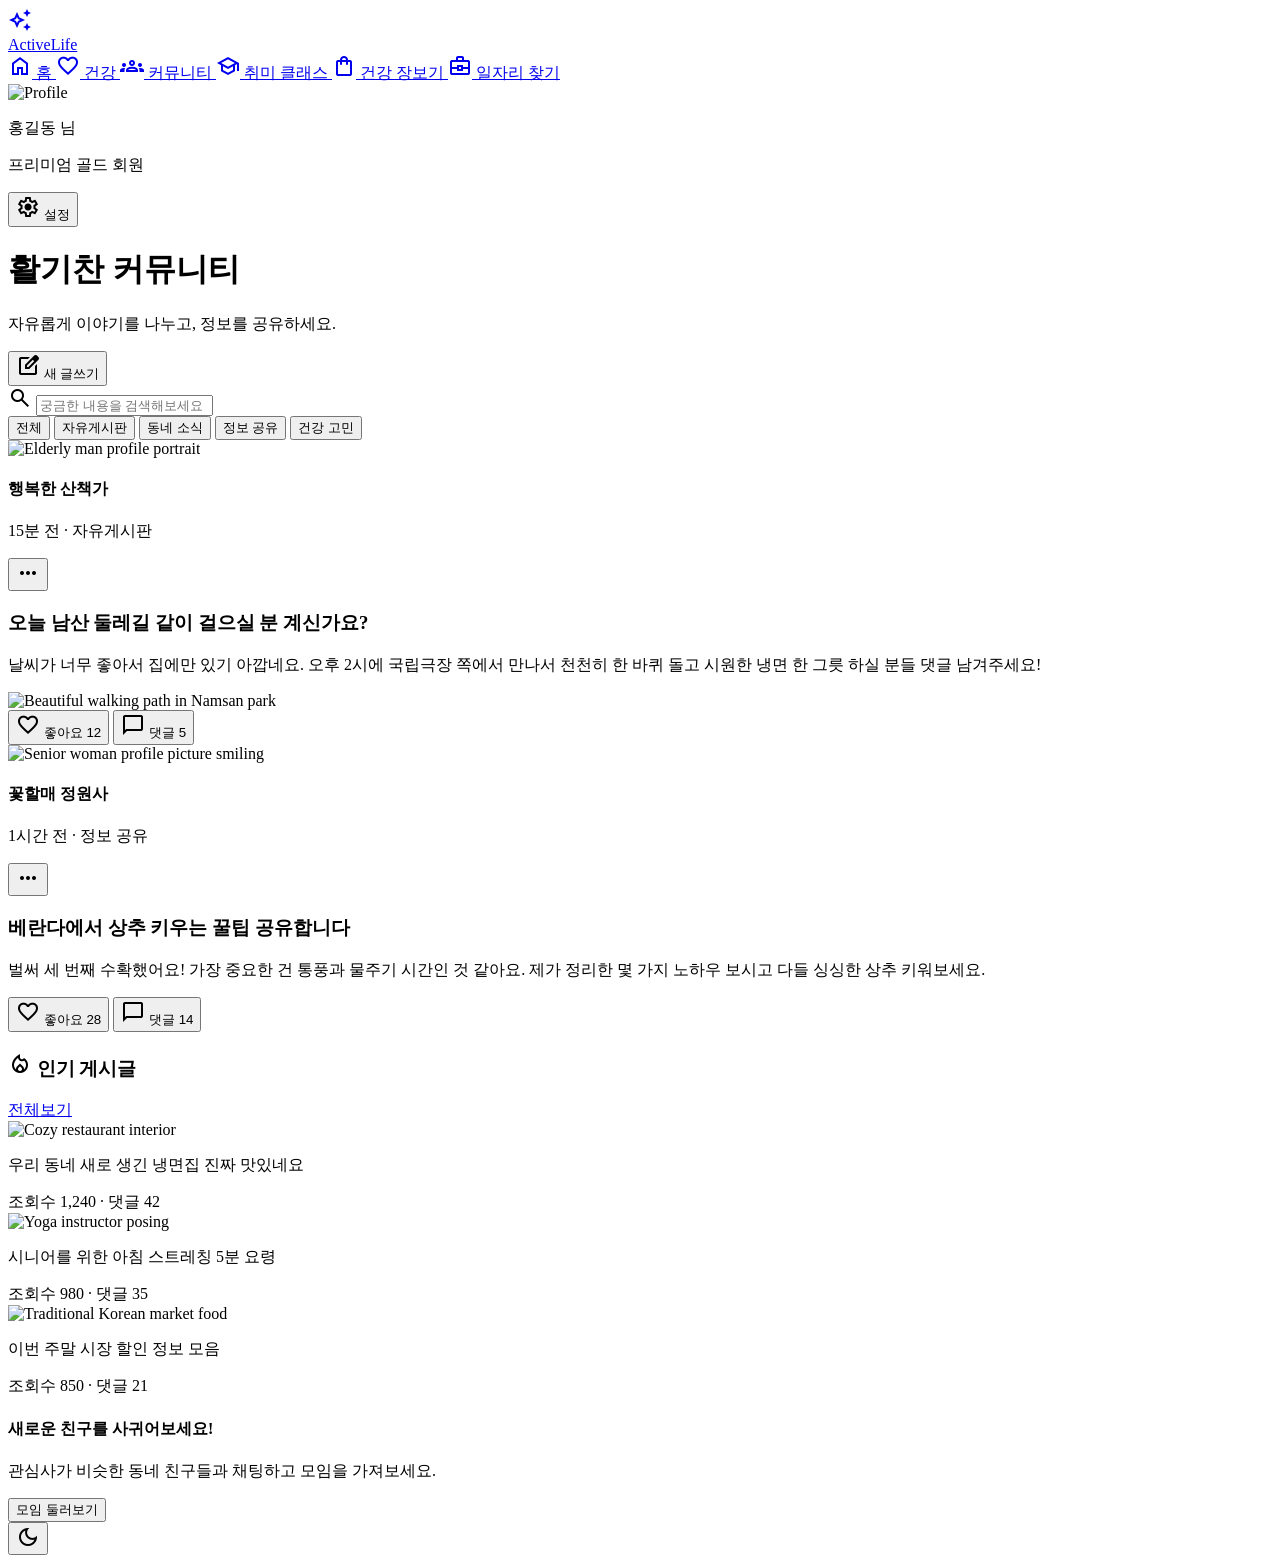
==== commit f81e9482: "Revert "feat: 초기 시니어 라이프스타일 플랫폼 구조화" This reverts commit 5ff0db77664e53f6b232700845032f24aad80719." ====
--- a/board.html
+++ b/board.html
@@ -1,92 +1,246 @@
 <!DOCTYPE html>
-<html lang="ko">
-<head>
-    <meta charset="utf-8"/>
-    <meta content="width=device-width, initial-scale=1.0" name="viewport"/>
-    <title>커뮤니티 - 프리미엄 시니어 라이프</title>
-    <link href="style.css" rel="stylesheet"/>
-    <link rel="icon" href="data:image/svg+xml,<svg xmlns=%22http://www.w3.org/2000/svg%22 viewBox=%220 0 100 100%22><text y=%22.9em%22 font-size=%2290%22>👴</text></svg>">
-    <link href="https://fonts.googleapis.com/css2?family=Noto+Sans+KR:wght@400;500;700&display=swap" rel="stylesheet">
-    <link href="https://fonts.googleapis.com/css2?family=Material+Symbols+Outlined:wght,FILL@100..700,0..1&display=swap" rel="stylesheet"/>
+<html lang="ko"><head>
+<meta charset="utf-8"/>
+<meta content="width=device-width, initial-scale=1.0" name="viewport"/>
+<title>커뮤니티 - 프리미엄 시니어 라이프</title>
+<script src="https://cdn.tailwindcss.com?plugins=forms,typography,container-queries"></script>
+<link href="https://fonts.googleapis.com/css2?family=Pretendard:wght@400;500;600;700;800&amp;display=swap" rel="stylesheet"/>
+<link href="https://fonts.googleapis.com/css2?family=Material+Symbols+Outlined:wght,FILL@100..700,0..1&amp;display=swap" rel="stylesheet"/>
+<style type="text/tailwindcss">
+        :root {
+            --active-navy: #1E293B;
+            --soft-coral: #FF7F6E;
+            --premium-bg: #FDFDFD;
+            --card-shadow: 0 10px 25px -5px rgba(0, 0, 0, 0.04), 0 8px 10px -6px rgba(0, 0, 0, 0.04);
+        }
+        body {
+            font-family: 'Pretendard', sans-serif;
+            background-color: var(--premium-bg);
+        }
+        .material-symbols-outlined {
+            font-variation-settings: 'FILL' 0, 'wght' 400, 'GRAD' 0, 'opsz' 24;
+        }
+        .premium-card {
+            background: white;
+            border: 1px solid #F1F5F9;
+            box-shadow: var(--card-shadow);
+        }
+        .no-scrollbar::-webkit-scrollbar { display: none; }
+        .no-scrollbar { -ms-overflow-style: none; scrollbar-width: none; }
+
+    </style>
+<script>
+        tailwind.config = {
+            darkMode: "class",
+            theme: {
+                extend: {
+                    colors: {
+                        navy: {
+                            DEFAULT: "#1E293B",
+                            light: "#334155",
+                            dark: "#0F172A",
+                        },
+                        coral: {
+                            DEFAULT: "#FF7F6E",
+                            light: "#FFF1F0",
+                        },
+                        background: {
+                            light: "#FDFDFD",
+                            dark: "#0F172A",
+                        }
+                    },
+                    borderRadius: {
+                        'premium': '2rem',
+                    }
+                },
+            },
+        };
+    </script>
 </head>
 <body class="bg-background-light dark:bg-background-dark text-navy dark:text-slate-100 min-h-screen">
 <aside class="fixed left-0 top-0 h-full w-72 bg-white dark:bg-slate-900 border-r border-slate-100 dark:border-slate-800 z-50 hidden lg:flex flex-col">
-    <a href="index.html" class="p-10 flex items-center gap-3">
-        <div class="w-10 h-10 bg-navy dark:bg-coral rounded-xl flex items-center justify-center">
-            <span class="material-symbols-outlined text-white">temp_preferences_custom</span>
-        </div>
-        <span class="text-2xl font-extrabold tracking-tight text-navy dark:text-white">ActiveLife</span>
-    </a>
-    <nav class="flex-1 px-6 space-y-3">
-        <a class="flex items-center gap-4 px-5 py-4 text-slate-500 dark:text-slate-400 hover:bg-slate-50 dark:hover:bg-slate-800 rounded-2xl transition-all" href="index.html">
-            <span class="material-symbols-outlined">home</span>
-            <span class="font-bold text-xl">홈</span>
-        </a>
-        <a class="flex items-center gap-4 px-5 py-4 text-slate-500 dark:text-slate-400 hover:bg-slate-50 dark:hover:bg-slate-800 rounded-2xl transition-all" href="health.html">
-            <span class="material-symbols-outlined">favorite</span>
-            <span class="font-bold text-xl">건강</span>
-        </a>
-        <a class="flex items-center gap-4 px-5 py-4 bg-navy dark:bg-white text-white dark:text-navy rounded-2xl shadow-lg shadow-navy/10 transition-all" href="board.html">
-            <span class="material-symbols-outlined">groups</span>
-            <span class="font-bold text-xl">커뮤니티</span>
-        </a>
-        <a class="flex items-center gap-4 px-5 py-4 text-slate-500 dark:text-slate-400 hover:bg-slate-50 dark:hover:bg-slate-800 rounded-2xl transition-all" href="learn.html">
-            <span class="material-symbols-outlined">school</span>
-            <span class="font-bold text-xl">취미 클래스</span>
-        </a>
-        <a class="flex items-center gap-4 px-5 py-4 text-slate-500 dark:text-slate-400 hover:bg-slate-50 dark:hover:bg-slate-800 rounded-2xl transition-all" href="shopping.html">
-            <span class="material-symbols-outlined">shopping_bag</span>
-            <span class="font-bold text-xl">건강 장보기</span>
-        </a>
-        <a class="flex items-center gap-4 px-5 py-4 text-slate-500 dark:text-slate-400 hover:bg-slate-50 dark:hover:bg-slate-800 rounded-2xl transition-all" href="jobs.html">
-            <span class="material-symbols-outlined">business_center</span>
-            <span class="font-bold text-xl">일자리 찾기</span>
-        </a>
-    </nav>
-    <div class="p-8 border-t border-slate-50 dark:border-slate-800">
-        <div class="flex items-center gap-4 mb-6">
-            <img alt="Profile" class="w-14 h-14 rounded-full border-2 border-coral object-cover" src="https://lh3.googleusercontent.com/aida-public/[base64]"/>
-            <div>
-                <p class="font-bold text-lg">홍길동 님</p>
-                <p class="text-sm text-slate-400">프리미엄 골드 회원</p>
-            </div>
-        </div>
-        <button class="w-full flex items-center justify-center gap-2 py-4 border border-slate-100 dark:border-slate-700 rounded-2xl hover:bg-slate-50 dark:hover:bg-slate-800 transition-colors">
-            <span class="material-symbols-outlined text-xl">settings</span>
-            <span class="font-bold">설정</span>
-        </button>
-    </div>
+<a href="index.html" class="p-10 flex items-center gap-3">
+<div class="w-10 h-10 bg-navy dark:bg-coral rounded-xl flex items-center justify-center">
+<span class="material-symbols-outlined text-white">temp_preferences_custom</span>
+</div>
+<span class="text-2xl font-extrabold tracking-tight text-navy dark:text-white">ActiveLife</span>
+</a>
+<nav class="flex-1 px-6 space-y-3">
+<a class="flex items-center gap-4 px-5 py-4 text-slate-500 dark:text-slate-400 hover:bg-slate-50 dark:hover:bg-slate-800 rounded-2xl transition-all" href="index.html">
+<span class="material-symbols-outlined">home</span>
+<span class="font-bold text-xl">홈</span>
+</a>
+<a class="flex items-center gap-4 px-5 py-4 text-slate-500 dark:text-slate-400 hover:bg-slate-50 dark:hover:bg-slate-800 rounded-2xl transition-all" href="health.html">
+<span class="material-symbols-outlined">favorite</span>
+<span class="font-bold text-xl">건강</span>
+</a>
+<a class="flex items-center gap-4 px-5 py-4 bg-navy dark:bg-white text-white dark:text-navy rounded-2xl shadow-lg shadow-navy/10 transition-all" href="board.html">
+<span class="material-symbols-outlined">groups</span>
+<span class="font-bold text-xl">커뮤니티</span>
+</a>
+<a class="flex items-center gap-4 px-5 py-4 text-slate-500 dark:text-slate-400 hover:bg-slate-50 dark:hover:bg-slate-800 rounded-2xl transition-all" href="learn.html">
+<span class="material-symbols-outlined">school</span>
+<span class="font-bold text-xl">취미 클래스</span>
+</a>
+<a class="flex items-center gap-4 px-5 py-4 text-slate-500 dark:text-slate-400 hover:bg-slate-50 dark:hover:bg-slate-800 rounded-2xl transition-all" href="shopping.html">
+<span class="material-symbols-outlined">shopping_bag</span>
+<span class="font-bold text-xl">건강 장보기</span>
+</a>
+<a class="flex items-center gap-4 px-5 py-4 text-slate-500 dark:text-slate-400 hover:bg-slate-50 dark:hover:bg-slate-800 rounded-2xl transition-all" href="jobs.html">
+<span class="material-symbols-outlined">business_center</span>
+<span class="font-bold text-xl">일자리 찾기</span>
+</a>
+</nav>
+<div class="p-8 border-t border-slate-50 dark:border-slate-800">
+<div class="flex items-center gap-4 mb-6">
+<img alt="Profile" class="w-14 h-14 rounded-full border-2 border-coral object-cover" src="https://lh3.googleusercontent.com/aida-public/[base64]"/>
+<div>
+<p class="font-bold text-lg">홍길동 님</p>
+<p class="text-sm text-slate-400">프리미엄 골드 회원</p>
+</div>
+</div>
+<button class="w-full flex items-center justify-center gap-2 py-4 border border-slate-100 dark:border-slate-700 rounded-2xl hover:bg-slate-50 dark:hover:bg-slate-800 transition-colors">
+<span class="material-symbols-outlined text-xl">settings</span>
+<span class="font-bold">설정</span>
+</button>
+</div>
 </aside>
 <main class="lg:ml-72 p-6 lg:p-14">
-    <header>
-        <h1>활기찬 <span class="text-coral">커뮤니티</span></h1>
-        <p>자유롭게 이야기를 나누고, 정보를 공유하세요.</p>
-    </header>
+<header class="flex flex-col md:flex-row md:items-center justify-between gap-8 mb-14">
+<div>
+<h1 class="text-5xl font-extrabold text-navy dark:text-white leading-tight">활기찬 <span class="text-coral">커뮤니티</span></h1>
+<p class="text-slate-500 mt-2 text-lg">자유롭게 이야기를 나누고, 정보를 공유하세요.</p>
+</div>
+<button class="bg-navy hover:bg-navy-dark text-white font-bold py-5 px-10 rounded-2xl flex items-center gap-3 transition-all group shadow-xl shadow-navy/20">
+<span class="material-symbols-outlined">edit_square</span>
+<span class="text-xl">새 글쓰기</span>
+</button>
+</header>
+
+<div class="flex flex-col md:flex-row gap-4 items-center mb-8">
+<div class="relative flex-1 w-full">
+<span class="material-symbols-outlined absolute left-5 top-1/2 -translate-y-1/2 text-coral text-3xl">search</span>
+<input class="w-full h-16 pl-16 pr-6 rounded-2xl border-2 border-slate-100 dark:border-slate-800 bg-white dark:bg-slate-900 text-xl focus:ring-2 focus:ring-coral/50 placeholder:text-slate-400" placeholder="궁금한 내용을 검색해보세요" type="text"/>
+</div>
+</div>
+
+<div class="flex gap-3 overflow-x-auto pb-4 no-scrollbar mb-8">
+<button class="whitespace-nowrap px-8 py-3 rounded-full bg-navy dark:bg-white text-white dark:text-navy font-bold text-lg shadow-md">전체</button>
+<button class="whitespace-nowrap px-8 py-3 rounded-full bg-white dark:bg-slate-800 text-slate-600 dark:text-slate-300 font-bold text-lg hover:bg-slate-50 dark:hover:bg-slate-700 border border-slate-100 dark:border-slate-800 transition-colors">자유게시판</button>
+<button class="whitespace-nowrap px-8 py-3 rounded-full bg-white dark:bg-slate-800 text-slate-600 dark:text-slate-300 font-bold text-lg hover:bg-slate-50 dark:hover:bg-slate-700 border border-slate-100 dark:border-slate-800 transition-colors">동네 소식</button>
+<button class="whitespace-nowrap px-8 py-3 rounded-full bg-white dark:bg-slate-800 text-slate-600 dark:text-slate-300 font-bold text-lg hover:bg-slate-50 dark:hover:bg-slate-700 border border-slate-100 dark:border-slate-800 transition-colors">정보 공유</button>
+<button class="whitespace-nowrap px-8 py-3 rounded-full bg-white dark:bg-slate-800 text-slate-600 dark:text-slate-300 font-bold text-lg hover:bg-slate-50 dark:hover:bg-slate-700 border border-slate-100 dark:border-slate-800 transition-colors">건강 고민</button>
+</div>
+
+<div class="grid grid-cols-1 xl:grid-cols-12 gap-10">
+<div class="xl:col-span-8 flex flex-col gap-8">
+
+<article class="bg-white dark:bg-slate-900 rounded-premium p-8 premium-card hover:shadow-lg transition-shadow">
+<div class="flex items-center justify-between mb-6">
+<div class="flex items-center gap-4">
+<img class="size-14 rounded-full object-cover" alt="Elderly man profile portrait" src="https://lh3.googleusercontent.com/aida-public/[base64]"/>
+<div>
+<h4 class="font-bold text-xl">행복한 산책가</h4>
+<p class="text-slate-400 text-sm">15분 전 · 자유게시판</p>
+</div>
+</div>
+<button class="text-slate-400 hover:text-navy">
+<span class="material-symbols-outlined">more_horiz</span>
+</button>
+</div>
+<h3 class="text-2xl font-extrabold mb-4 leading-snug">오늘 남산 둘레길 같이 걸으실 분 계신가요?</h3>
+<p class="text-slate-600 dark:text-slate-300 text-xl leading-relaxed mb-6">날씨가 너무 좋아서 집에만 있기 아깝네요. 오후 2시에 국립극장 쪽에서 만나서 천천히 한 바퀴 돌고 시원한 냉면 한 그릇 하실 분들 댓글 남겨주세요!</p>
+<div class="w-full aspect-video rounded-2xl overflow-hidden mb-6 bg-slate-100">
+<img class="w-full h-full object-cover" alt="Beautiful walking path in Namsan park" src="https://lh3.googleusercontent.com/aida-public/[base64]"/>
+</div>
+<div class="flex items-center gap-6 pt-6 border-t border-slate-100 dark:border-slate-800">
+<button class="flex items-center gap-2 px-5 py-3 rounded-2xl bg-coral-light/50 text-coral hover:bg-coral-light transition-colors">
+<span class="material-symbols-outlined">favorite</span>
+<span class="font-bold text-lg">좋아요 12</span>
+</button>
+<button class="flex items-center gap-2 px-5 py-3 rounded-2xl bg-slate-50 dark:bg-slate-800 text-slate-600 dark:text-slate-300 hover:bg-slate-100 dark:hover:bg-slate-700 transition-colors">
+<span class="material-symbols-outlined">chat_bubble</span>
+<span class="font-bold text-lg">댓글 5</span>
+</button>
+</div>
+</article>
+
+<article class="bg-white dark:bg-slate-900 rounded-premium p-8 premium-card hover:shadow-lg transition-shadow">
+<div class="flex items-center justify-between mb-6">
+<div class="flex items-center gap-4">
+<img class="size-14 rounded-full object-cover" alt="Senior woman profile picture smiling" src="https://lh3.googleusercontent.com/aida-public/[base64]"/>
+<div>
+<h4 class="font-bold text-xl">꽃할매 정원사</h4>
+<p class="text-slate-400 text-sm">1시간 전 · 정보 공유</p>
+</div>
+</div>
+<button class="text-slate-400 hover:text-navy">
+<span class="material-symbols-outlined">more_horiz</span>
+</button>
+</div>
+<h3 class="text-2xl font-extrabold mb-4 leading-snug">베란다에서 상추 키우는 꿀팁 공유합니다</h3>
+<p class="text-slate-600 dark:text-slate-300 text-xl leading-relaxed mb-6">벌써 세 번째 수확했어요! 가장 중요한 건 통풍과 물주기 시간인 것 같아요. 제가 정리한 몇 가지 노하우 보시고 다들 싱싱한 상추 키워보세요.</p>
+<div class="flex items-center gap-6 pt-6 border-t border-slate-100 dark:border-slate-800">
+<button class="flex items-center gap-2 px-5 py-3 rounded-2xl bg-coral-light/50 text-coral hover:bg-coral-light transition-colors">
+<span class="material-symbols-outlined">favorite</span>
+<span class="font-bold text-lg">좋아요 28</span>
+</button>
+<button class="flex items-center gap-2 px-5 py-3 rounded-2xl bg-slate-50 dark:bg-slate-800 text-slate-600 dark:text-slate-300 hover:bg-slate-100 dark:hover:bg-slate-700 transition-colors">
+<span class="material-symbols-outlined">chat_bubble</span>
+<span class="font-bold text-lg">댓글 14</span>
+</button>
+</div>
+</article>
+</div>
+
+<aside class="xl:col-span-4 flex flex-col gap-8">
+<div class="bg-white dark:bg-slate-900 rounded-premium p-6 premium-card">
+<div class="flex items-center justify-between mb-6">
+<h3 class="text-xl font-extrabold text-navy dark:text-white flex items-center gap-2">
+<span class="material-symbols-outlined text-coral">local_fire_department</span>
+                인기 게시글
+            </h3>
+<a class="text-sm font-bold text-coral" href="#">전체보기</a>
+</div>
+<div class="flex flex-col gap-6">
+<div class="flex gap-4 group cursor-pointer">
+<div class="w-20 h-20 rounded-2xl overflow-hidden flex-shrink-0 bg-slate-100">
+<img class="w-full h-full object-cover group-hover:scale-110 transition-transform" alt="Cozy restaurant interior" src="https://lh3.googleusercontent.com/aida-public/[base64]"/>
+</div>
+<div class="flex flex-col justify-center">
+<p class="font-bold text-lg line-clamp-2 leading-snug">우리 동네 새로 생긴 냉면집 진짜 맛있네요</p>
+<span class="text-slate-400 text-sm mt-1">조회수 1,240 · 댓글 42</span>
+</div>
+</div>
+<div class="flex gap-4 group cursor-pointer">
+<div class="w-20 h-20 rounded-2xl overflow-hidden flex-shrink-0 bg-slate-100">
+<img class="w-full h-full object-cover group-hover:scale-110 transition-transform" alt="Yoga instructor posing" src="https://lh3.googleusercontent.com/aida-public/[base64]"/>
+</div>
+<div class="flex flex-col justify-center">
+<p class="font-bold text-lg line-clamp-2 leading-snug">시니어를 위한 아침 스트레칭 5분 요령</p>
+<span class="text-slate-400 text-sm mt-1">조회수 980 · 댓글 35</span>
+</div>
+</div>
+<div class="flex gap-4 group cursor-pointer">
+<div class="w-20 h-20 rounded-2xl overflow-hidden flex-shrink-0 bg-slate-100">
+<img class="w-full h-full object-cover group-hover:scale-110 transition-transform" alt="Traditional Korean market food" src="https://lh3.googleusercontent.com/aida-public/[base64]"/>
+</div>
+<div class="flex flex-col justify-center">
+<p class="font-bold text-lg line-clamp-2 leading-snug">이번 주말 시장 할인 정보 모음</p>
+<span class="text-slate-400 text-sm mt-1">조회수 850 · 댓글 21</span>
+</div>
+</div>
+</div>
+</div>
+<div class="bg-coral/10 dark:bg-coral/20 rounded-premium p-8 border border-coral/20">
+<h4 class="text-coral font-black text-xl mb-2">새로운 친구를 사귀어보세요!</h4>
+<p class="text-slate-600 dark:text-slate-300 mb-6 leading-relaxed font-medium">관심사가 비슷한 동네 친구들과 채팅하고 모임을 가져보세요.</p>
+<button class="w-full py-4 rounded-2xl bg-coral text-white font-bold text-lg shadow-lg shadow-coral/20">모임 둘러보기</button>
+</div>
+</aside>
+</div>
 </main>
-<nav class="lg:hidden fixed bottom-0 left-0 right-0 bg-white dark:bg-slate-900 border-t border-slate-100 dark:border-slate-800 px-8 py-5 flex items-center justify-around z-50">
-    <a href="index.html" class="flex flex-col items-center gap-1 text-slate-400">
-        <span class="material-symbols-outlined">home</span>
-        <span class="text-xs font-bold">홈</span>
-    </a>
-    <a href="health.html" class="flex flex-col items-center gap-1 text-slate-400">
-        <span class="material-symbols-outlined">favorite</span>
-        <span class="text-xs font-bold">건강</span>
-    </a>
-    <a href="board.html" class="flex flex-col items-center gap-1 text-navy dark:text-white">
-        <span class="material-symbols-outlined">groups</span>
-        <span class="text-xs font-bold">커뮤니티</span>
-    </a>
-    <a href="learn.html" class="flex flex-col items-center gap-1 text-slate-400">
-        <span class="material-symbols-outlined">school</span>
-        <span class="text-xs font-bold">취미</span>
-    </a>
-    <a href="jobs.html" class="flex flex-col items-center gap-1 text-slate-400">
-        <span class="material-symbols-outlined">business_center</span>
-        <span class="text-xs font-bold">일자리</span>
-    </a>
-</nav>
-<div class="h-28 lg:hidden"></div>
-
-<script src="main.js" defer></script>
-</body>
-</html>+<button class="fixed bottom-32 lg:bottom-10 right-10 w-16 h-16 bg-navy dark:bg-white text-white dark:text-navy rounded-full shadow-2xl flex items-center justify-center z-50 transition-all hover:scale-110 active:scale-95" onclick="document.documentElement.classList.toggle('dark')">
+<span class="material-symbols-outlined text-3xl">dark_mode</span>
+</button>
+</body></html>
